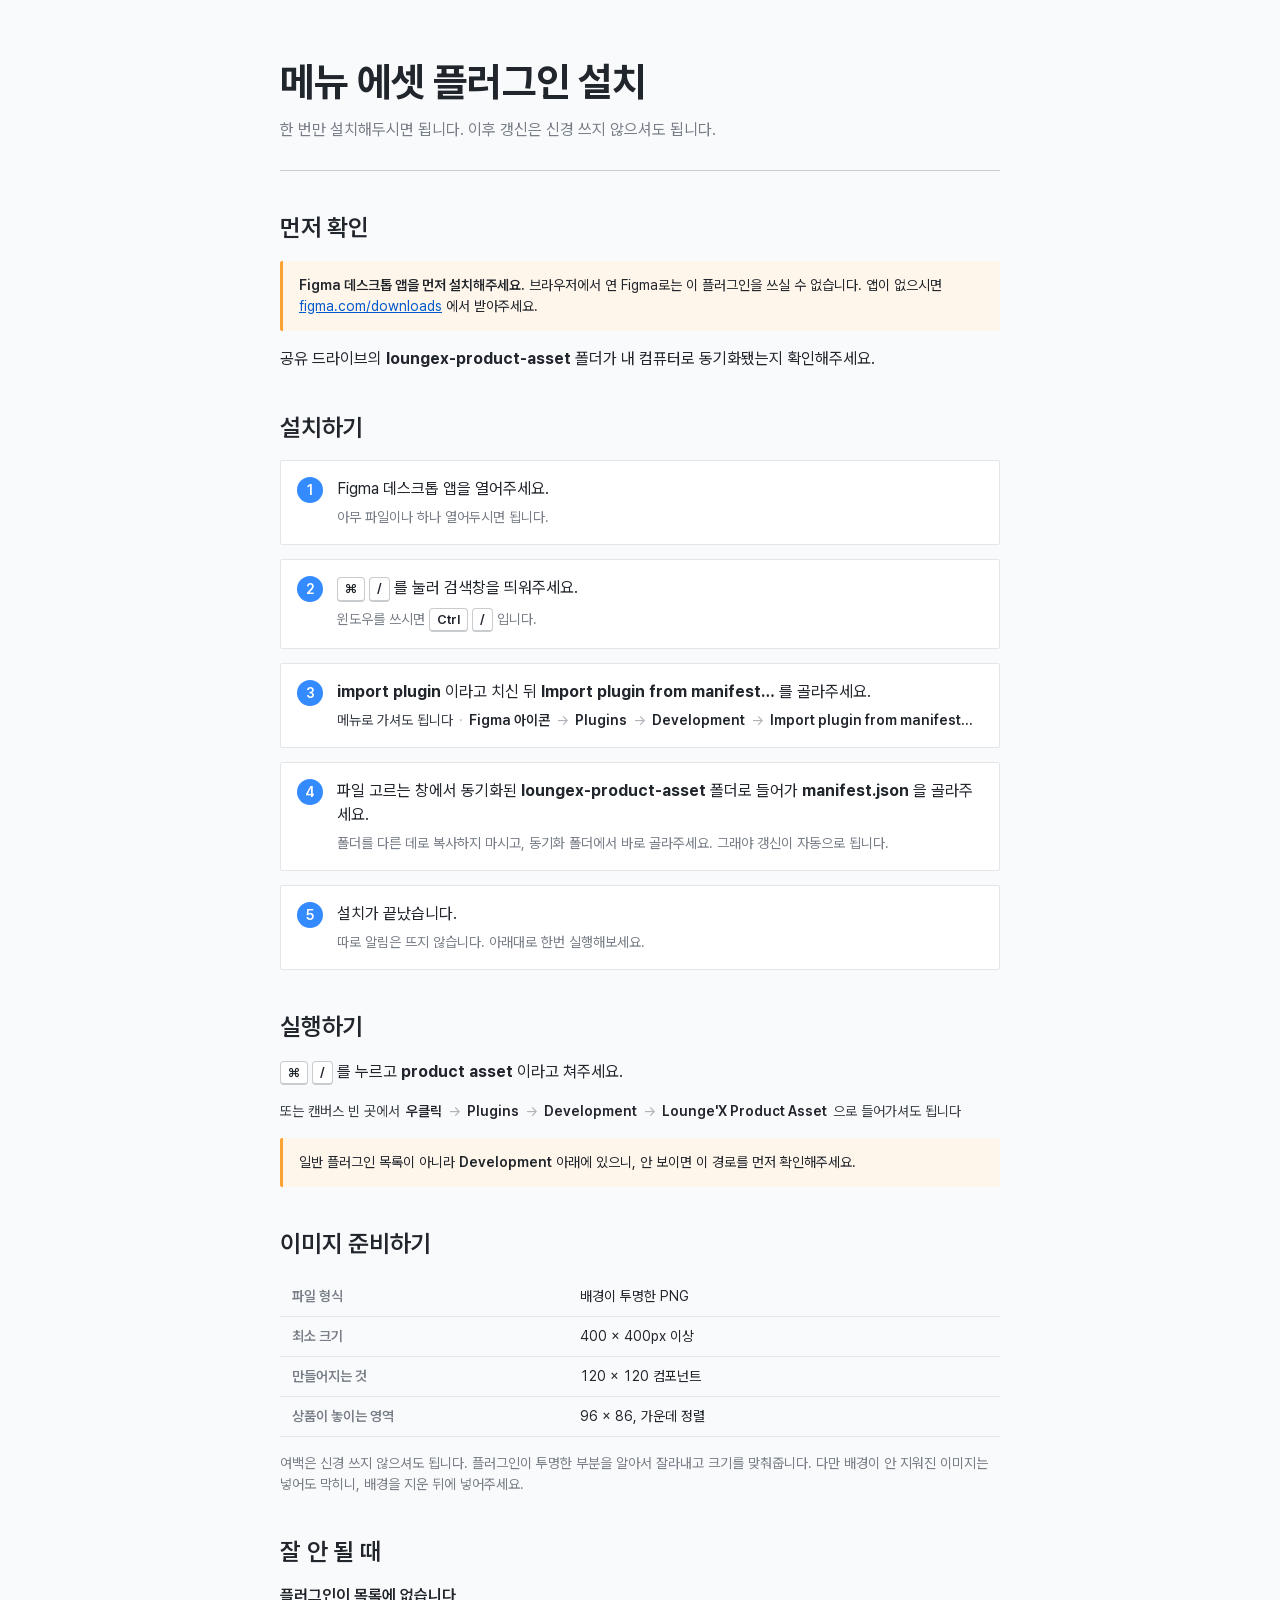
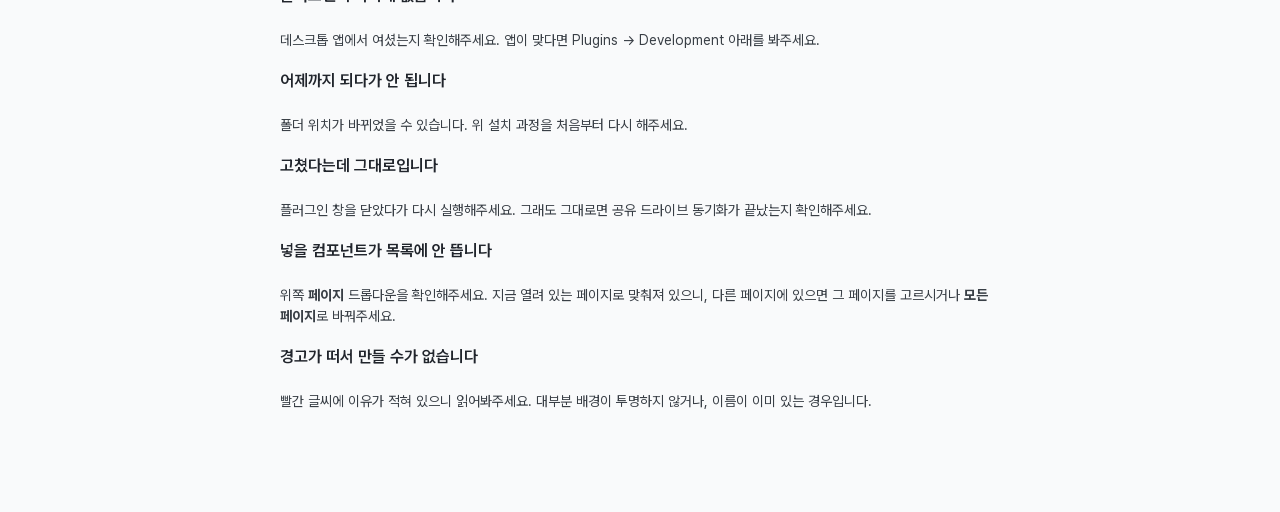
==== install.html @ 8ba6042a "플러그인 이름을 Product Asset 으로 폴더명 변경에 맞춰 manifest 의 name/id, 설치 안내의 검색어와 표시 이름을 맞춘다.  Co-Authored-By: Cl" ====
<!doctype html>
<html lang="ko">
<head>
<meta charset="utf-8">
<meta name="viewport" content="width=device-width, initial-scale=1">
<title>플러그인 설치 안내</title>
<link rel="stylesheet" href="tokens.css">
<style>
  *, *::before, *::after { box-sizing: border-box; }

  body {
    margin: 0;
    background: var(--semantic-background-normal-alternative);
    color: var(--semantic-label-gray-primary);
  }

  .wrap {
    max-width: 760px;
    margin: 0 auto;
    padding: 56px 20px 100px;
    display: flex;
    flex-direction: column;
    gap: 40px;
  }

  h1 {
    margin: 0;
    font-size: var(--type-headline-2-size);
    line-height: var(--type-headline-2-lh);
    font-weight: var(--type-headline-2-weight);
    letter-spacing: -0.02em;
  }
  header {
    padding-bottom: 28px;
    border-bottom: 1px solid var(--color-cool-neutral-80);
  }
  header p {
    margin: 10px 0 0;
    font-size: var(--type-body-4-size);
    line-height: var(--type-body-4-lh);
    color: var(--semantic-label-gray-alternative);
  }

  section { display: flex; flex-direction: column; gap: 16px; }

  h2 {
    margin: 0;
    font-size: var(--type-title-3-size);
    line-height: var(--type-title-3-lh);
    font-weight: var(--type-title-3-weight);
    letter-spacing: -0.01em;
  }

  p, li { font-size: var(--type-body-4-size); line-height: var(--type-body-4-lh); margin: 0; }

  /* 순서가 실제로 있는 절차라 번호를 쓴다 */
  ol.steps { list-style: none; margin: 0; padding: 0; display: flex; flex-direction: column; gap: 14px; counter-reset: step; }
  ol.steps > li {
    display: flex; gap: 14px; align-items: flex-start;
    padding: 16px; border-radius: var(--radius-2);
    background: var(--semantic-background-elevated-normal);
    border: 1px solid var(--semantic-border-normal);
  }
  ol.steps > li::before {
    counter-increment: step; content: counter(step);
    flex: none; width: 26px; height: 26px; border-radius: var(--radius-full);
    background: var(--color-blue-60); color: var(--color-common-white);
    font-size: 14px; font-weight: 600;
    display: flex; align-items: center; justify-content: center;
  }
  ol.steps .txt { display: flex; flex-direction: column; gap: 6px; min-width: 0; }
  ol.steps .sub { font-size: var(--type-detail-1-size); line-height: var(--type-detail-1-lh); color: var(--semantic-label-gray-alternative); }

  .path {
    display: inline-flex; flex-wrap: wrap; align-items: center; gap: 6px;
    font-size: var(--type-detail-1-size); color: var(--semantic-label-gray-secondary);
  }
  .path b { font-weight: 600; color: var(--semantic-label-gray-primary); }
  .path span { color: var(--semantic-label-gray-assistive); }

  kbd {
    display: inline-block; padding: 1px 7px; border-radius: 4px;
    border: 1px solid var(--color-cool-neutral-80);
    border-bottom-width: 2px;
    background: var(--color-common-white);
    font-family: inherit; font-size: 13px; font-weight: 600;
    color: var(--semantic-label-gray-primary);
  }

  .note {
    padding: 14px 16px; border-radius: var(--radius-2);
    border-left: 3px solid var(--color-orange-60);
    background: var(--color-orange-98);
    font-size: var(--type-detail-1-size); line-height: var(--type-detail-1-lh);
  }
  .note b { font-weight: 600; }

  dl.faq { margin: 0; display: flex; flex-direction: column; gap: 18px; }
  dl.faq dt { font-size: var(--type-body-4-size); line-height: var(--type-body-4-lh); font-weight: 600; }
  dl.faq dd {
    margin: 4px 0 0; font-size: var(--type-detail-1-size); line-height: var(--type-detail-1-lh);
    color: var(--semantic-label-gray-secondary);
  }

  table { border-collapse: collapse; width: 100%; font-size: var(--type-detail-1-size); }
  th, td { text-align: left; padding: 9px 12px; border-bottom: 1px solid var(--semantic-border-normal); }
  th { font-weight: 600; color: var(--semantic-label-gray-alternative); width: 40%; }
  td { font-variant-numeric: tabular-nums; }

  a { color: var(--color-blue-40); }
  :focus-visible { outline: 2px solid var(--color-blue-60); outline-offset: 2px; }
</style>
</head>
<body>

<div class="wrap">

  <header>
    <h1>메뉴 에셋 플러그인 설치</h1>
    <p>한 번만 설치해두시면 됩니다. 이후 갱신은 신경 쓰지 않으셔도 됩니다.</p>
  </header>

  <section>
    <h2>먼저 확인</h2>
    <div class="note">
      <b>Figma 데스크톱 앱을 먼저 설치해주세요.</b> 브라우저에서 연 Figma로는 이 플러그인을
      쓰실 수 없습니다. 앱이 없으시면 <a href="https://www.figma.com/downloads/">figma.com/downloads</a>
      에서 받아주세요.
    </div>
    <p>공유 드라이브의 <b>loungex-product-asset</b> 폴더가 내 컴퓨터로 동기화됐는지 확인해주세요.</p>
  </section>

  <section>
    <h2>설치하기</h2>
    <ol class="steps">
      <li>
        <div class="txt">
          <div>Figma 데스크톱 앱을 열어주세요.</div>
          <div class="sub">아무 파일이나 하나 열어두시면 됩니다.</div>
        </div>
      </li>
      <li>
        <div class="txt">
          <div><kbd>⌘</kbd> <kbd>/</kbd> 를 눌러 검색창을 띄워주세요.</div>
          <div class="sub">윈도우를 쓰시면 <kbd>Ctrl</kbd> <kbd>/</kbd> 입니다.</div>
        </div>
      </li>
      <li>
        <div class="txt">
          <div><b>import plugin</b> 이라고 치신 뒤 <b>Import plugin from manifest…</b> 를 골라주세요.</div>
          <div class="path">
            메뉴로 가셔도 됩니다 <span>·</span> <b>Figma 아이콘</b> <span>→</span> <b>Plugins</b>
            <span>→</span> <b>Development</b> <span>→</span> <b>Import plugin from manifest…</b>
          </div>
        </div>
      </li>
      <li>
        <div class="txt">
          <div>파일 고르는 창에서 동기화된 <b>loungex-product-asset</b> 폴더로 들어가 <b>manifest.json</b> 을 골라주세요.</div>
          <div class="sub">폴더를 다른 데로 복사하지 마시고, 동기화 폴더에서 바로 골라주세요. 그래야 갱신이 자동으로 됩니다.</div>
        </div>
      </li>
      <li>
        <div class="txt">
          <div>설치가 끝났습니다.</div>
          <div class="sub">따로 알림은 뜨지 않습니다. 아래대로 한번 실행해보세요.</div>
        </div>
      </li>
    </ol>
  </section>

  <section>
    <h2>실행하기</h2>
    <p><kbd>⌘</kbd> <kbd>/</kbd> 를 누르고 <b>product asset</b> 이라고 쳐주세요.</p>
    <div class="path">
      또는 캔버스 빈 곳에서 <b>우클릭</b> <span>→</span> <b>Plugins</b> <span>→</span>
      <b>Development</b> <span>→</span> <b>Lounge'X Product Asset</b> 으로 들어가셔도 됩니다
    </div>
    <div class="note">
      일반 플러그인 목록이 아니라 <b>Development</b> 아래에 있으니, 안 보이면 이 경로를 먼저
      확인해주세요.
    </div>
  </section>

  <section>
    <h2>이미지 준비하기</h2>
    <table>
      <tr><th>파일 형식</th><td>배경이 투명한 PNG</td></tr>
      <tr><th>최소 크기</th><td>400 × 400px 이상</td></tr>
      <tr><th>만들어지는 것</th><td>120 × 120 컴포넌트</td></tr>
      <tr><th>상품이 놓이는 영역</th><td>96 × 86, 가운데 정렬</td></tr>
    </table>
    <p class="sub" style="font-size:var(--type-detail-1-size); color:var(--semantic-label-gray-alternative)">
      여백은 신경 쓰지 않으셔도 됩니다. 플러그인이 투명한 부분을 알아서 잘라내고 크기를 맞춰줍니다.
      다만 배경이 안 지워진 이미지는 넣어도 막히니, 배경을 지운 뒤에 넣어주세요.
    </p>
  </section>

  <section>
    <h2>잘 안 될 때</h2>
    <dl class="faq">
      <dt>플러그인이 목록에 없습니다</dt>
      <dd>데스크톱 앱에서 여셨는지 확인해주세요. 앱이 맞다면 Plugins → Development 아래를 봐주세요.</dd>

      <dt>어제까지 되다가 안 됩니다</dt>
      <dd>폴더 위치가 바뀌었을 수 있습니다. 위 설치 과정을 처음부터 다시 해주세요.</dd>

      <dt>고쳤다는데 그대로입니다</dt>
      <dd>플러그인 창을 닫았다가 다시 실행해주세요. 그래도 그대로면 공유 드라이브 동기화가 끝났는지 확인해주세요.</dd>

      <dt>넣을 컴포넌트가 목록에 안 뜹니다</dt>
      <dd>위쪽 <b>페이지</b> 드롭다운을 확인해주세요. 지금 열려 있는 페이지로 맞춰져 있으니, 다른 페이지에 있으면 그 페이지를 고르시거나 <b>모든 페이지</b>로 바꿔주세요.</dd>

      <dt>경고가 떠서 만들 수가 없습니다</dt>
      <dd>빨간 글씨에 이유가 적혀 있으니 읽어봐주세요. 대부분 배경이 투명하지 않거나, 이름이 이미 있는 경우입니다.</dd>
    </dl>
  </section>

</div>

</body>
</html>
---- tokens.css ----
/* ============================================================
   XYZ Design System — Tokens
   Color palette, semantic colors (Light + Dark), typography,
   radius, shadow, spacing.
   ============================================================ */

@import url('https://fonts.googleapis.com/css2?family=Playfair+Display:ital,wght@0,400..900;1,400..900&display=swap');

/* Brand font — shipped with the system */
@font-face {
  font-family: 'Pretendard Variable';
  font-weight: 45 920;
  font-style: normal;
  font-display: swap;
  src: url('assets/PretendardVariable.woff2') format('woff2');
}

:root {
  /* ───────── Color palette — Neutral ───────── */
  --color-common-white: #FFFFFF;
  --color-common-black: #000000;

  --color-neutral-10: #1A1A1A;
  --color-neutral-15: #262626;
  --color-neutral-20: #333333;
  --color-neutral-25: #404040;
  --color-neutral-30: #4D4D4D;
  --color-neutral-40: #666666;
  --color-neutral-50: #808080;
  --color-neutral-60: #999999;
  --color-neutral-70: #B3B3B3;
  --color-neutral-80: #CCCCCC;
  --color-neutral-90: #E6E6E6;
  --color-neutral-95: #F2F2F2;
  --color-neutral-98: #FAFAFA;

  /* ───────── Cool neutral ───────── */
  --color-cool-neutral-10: #14191F;
  --color-cool-neutral-15: #21252C;
  --color-cool-neutral-20: #2E3238;
  --color-cool-neutral-25: #393F46;
  --color-cool-neutral-30: #484C52;
  --color-cool-neutral-40: #60656C;
  --color-cool-neutral-50: #787E87;
  --color-cool-neutral-60: #93989F;
  --color-cool-neutral-70: #AEB2B8;
  --color-cool-neutral-80: #C9CCCF;
  --color-cool-neutral-90: #E3E6E9;
  --color-cool-neutral-95: #F0F2F4;
  --color-cool-neutral-98: #F9FAFB;

  /* ───────── Blue (primary accent) ───────── */
  --color-blue-15: #00214D;
  --color-blue-20: #002C66;
  --color-blue-30: #004299;
  --color-blue-40: #0058CC;
  --color-blue-45: #0063E5;
  --color-blue-50: #006FFF;
  --color-blue-60: #338BFF;
  --color-blue-70: #57A0FF;
  --color-blue-80: #75B1FF;
  --color-blue-85: #99C5FF;
  --color-blue-90: #C2DCFF;
  --color-blue-95: #D6E8FF;
  --color-blue-98: #EBF3FF;

  /* ───────── Pink ───────── */
  --color-pink-20: #61054A;
  --color-pink-30: #91086F;
  --color-pink-40: #C20A94;
  --color-pink-50: #F42FC3;
  --color-pink-60: #FB60D4;
  --color-pink-70: #FC7EDC;
  --color-pink-80: #FF99E5;
  --color-pink-90: #FFC2F0;
  --color-pink-95: #FFD6F5;
  --color-pink-98: #FFEBFA;

  /* ───────── Violet ───────── */
  --color-violet-20: #1F0A5C;
  --color-violet-30: #2E0F8A;
  --color-violet-40: #401AB2;
  --color-violet-50: #5326D9;
  --color-violet-60: #6B3DF5;
  --color-violet-70: #906EF7;
  --color-violet-80: #B59EFA;
  --color-violet-90: #DACFFC;
  --color-violet-95: #EDE7FE;
  --color-violet-98: #F8F5FE;

  /* ───────── Aqua ───────── */
  --color-aqua-20: #034363;
  --color-aqua-30: #046595;
  --color-aqua-40: #058DC7;
  --color-aqua-50: #06B0F9;
  --color-aqua-60: #38C0FA;
  --color-aqua-70: #6AD2FB;
  --color-aqua-80: #9CE1FC;
  --color-aqua-90: #CDEEFE;
  --color-aqua-95: #E6F6FE;
  --color-aqua-98: #F5FCFF;

  /* ───────── Emerald ───────── */
  --color-emerald-20: #055F61;
  --color-emerald-30: #078182;
  --color-emerald-40: #09A2A5;
  --color-emerald-50: #2BC4CA;
  --color-emerald-60: #2DD0D2;
  --color-emerald-70: #52DEE0;
  --color-emerald-80: #8FEFED;
  --color-emerald-90: #C5F7F6;
  --color-emerald-95: #E0FBFA;
  --color-emerald-98: #EDFCFC;

  /* ───────── Green ───────── */
  --color-green-20: #056127;
  --color-green-30: #08913A;
  --color-green-40: #1FAD53;
  --color-green-50: #23C75F;
  --color-green-60: #3CDD77;
  --color-green-70: #79ECA3;
  --color-green-80: #A6F2C2;
  --color-green-90: #C9F7DA;
  --color-green-95: #DBFAE7;
  --color-green-98: #EDFCF3;

  /* ───────── Light green ───────── */
  --color-light-green-20: #415C0A;
  --color-light-green-30: #608613;
  --color-light-green-40: #8ABF22;
  --color-light-green-50: #9DD926;
  --color-light-green-60: #B1E052;
  --color-light-green-70: #C6EC79;
  --color-light-green-80: #D9F2A6;
  --color-light-green-90: #E8F7C9;
  --color-light-green-95: #F0FADB;
  --color-light-green-98: #F7FCED;

  /* ───────── Yellow ───────── */
  --color-yellow-20: #735B0D;
  --color-yellow-30: #A17F12;
  --color-yellow-40: #F2BD0D;
  --color-yellow-50: #FFD000;
  --color-yellow-60: #FFE433;
  --color-yellow-70: #FFF066;
  --color-yellow-80: #FFF599;
  --color-yellow-90: #FFF9C2;
  --color-yellow-95: #FFFBD6;
  --color-yellow-98: #FFFDEB;

  /* ───────── Orange ───────── */
  --color-orange-20: #653D0B;
  --color-orange-30: #975B11;
  --color-orange-40: #D47D11;
  --color-orange-50: #FF8C00;
  --color-orange-60: #FFA333;
  --color-orange-70: #FFBA66;
  --color-orange-80: #FFD199;
  --color-orange-90: #FFE3C2;
  --color-orange-95: #FFEDD6;
  --color-orange-98: #FFF6EB;

  /* ───────── Red orange ───────── */
  --color-red-orange-20: #5C2C0A;
  --color-red-orange-30: #8A3C0F;
  --color-red-orange-40: #BD4F0F;
  --color-red-orange-50: #FF5E00;
  --color-red-orange-60: #FF7733;
  --color-red-orange-70: #FF9966;
  --color-red-orange-80: #FFBB99;
  --color-red-orange-90: #FFD7C2;
  --color-red-orange-95: #FFE4D6;
  --color-red-orange-98: #FFF2EB;

  /* ───────── Red ───────── */
  --color-red-20: #660000;
  --color-red-30: #990000;
  --color-red-40: #CC0000;
  --color-red-50: #FF0000;
  --color-red-60: #FF3D3D;
  --color-red-70: #FF6666;
  --color-red-80: #FF9999;
  --color-red-90: #FFC2C2;
  --color-red-95: #FFD6D6;
  --color-red-98: #FFEBEB;

  /* ───────── Brown ───────── */
  --color-brown-15: #30231C;
  --color-brown-20: #423024;
  --color-brown-30: #634836;
  --color-brown-40: #856047;
  --color-brown-50: #9B6B4B;
  --color-brown-60: #B2754D;
  --color-brown-70: #D18E61;
  --color-brown-80: #DDAA88;
  --color-brown-90: #EBC6AD;
  --color-brown-95: #F5E2D6;
  --color-brown-98: #FAF1EA;

  /* ═════════════════════════════════════════════════════════════
     Semantic tokens — Light mode (default)
     ═════════════════════════════════════════════════════════════ */
  --semantic-static-white: var(--color-common-white);
  --semantic-static-black: var(--color-common-black);
  --semantic-static-caution: var(--color-orange-60);
  --semantic-static-error: var(--color-red-60);

  --semantic-cta-primary: var(--color-neutral-10);
  --semantic-cta-secondary: var(--color-cool-neutral-40);
  --semantic-cta-tertiary: var(--color-cool-neutral-30);

  --semantic-label-gray-primary: var(--color-cool-neutral-15);
  --semantic-label-gray-secondary: var(--color-cool-neutral-25);
  --semantic-label-gray-alternative: var(--color-cool-neutral-50);
  --semantic-label-gray-assistive: var(--color-cool-neutral-70);
  --semantic-label-gray-disabled: var(--color-cool-neutral-80);

  --semantic-label-blue-normal: var(--color-blue-50);
  --semantic-label-blue-alternative: var(--color-blue-40);

  --semantic-background-normal-normal: var(--color-common-white);
  --semantic-background-normal-alternative: var(--color-cool-neutral-98);
  --semantic-background-elevated-normal: var(--color-common-white);
  --semantic-background-elevated-alternative: var(--color-cool-neutral-95);

  --semantic-accent-pink: var(--color-pink-50);
  --semantic-accent-violet: var(--color-violet-60);
  --semantic-accent-aqua: var(--color-aqua-50);
  --semantic-accent-emerald: var(--color-emerald-40);
  --semantic-accent-green: var(--color-green-50);
  --semantic-accent-light-green: var(--color-light-green-50);
  --semantic-accent-yellow: var(--color-yellow-60);
  --semantic-accent-red-orange: var(--color-red-orange-60);
  --semantic-accent-brown: var(--color-brown-50);

  --semantic-components-fill-primary: var(--color-cool-neutral-98);
  --semantic-components-fill-secondary: var(--color-cool-neutral-95);
  --semantic-components-fill-tertiary: var(--color-cool-neutral-90);
  --semantic-components-fill-normal: var(--color-cool-neutral-70);
  --semantic-components-fill-alternative: var(--color-cool-neutral-50);
  --semantic-components-fill-assistive-1: var(--color-cool-neutral-30);

  --semantic-border-normal: var(--color-cool-neutral-90);
  --semantic-border-alternative: var(--color-cool-neutral-95);

  --semantic-dimmer-normal: rgba(0, 0, 0, 0.56);

  /* ───────── Radius ───────── */
  --radius-2: 2px;   /* baseline — subtle softening */
  --radius-4: 4px;
  --radius-8: 8px;
  --radius-12: 12px;
  --radius-16: 16px;
  --radius-24: 24px;
  --radius-40: 40px; /* card / panel */
  --radius-full: 9999px;

  /* ───────── Shadow ───────── */
  /* Used in Light mode only for layered components. */
  --shadow-sm: 0px 1px 4px 0px rgba(120, 126, 135, 0.08);
  --shadow-md: 0px 1px 8px 0px rgba(120, 126, 135, 0.10);
  --shadow-lg: 0px 8px 24px 0px rgba(120, 126, 135, 0.12);
  --shadow-xl: 0px 24px 48px 0px rgba(120, 126, 135, 0.16);

  /* ───────── Spacing (4-base) ───────── */
  --space-1: 4px;
  --space-2: 8px;
  --space-3: 12px;
  --space-4: 16px;
  --space-5: 20px;
  --space-6: 24px;
  --space-8: 32px;
  --space-10: 40px;
  --space-12: 48px;
  --space-16: 64px;
  --space-20: 80px;

  /* ───────── Font families ───────── */
  --font-sans: 'Pretendard Variable', Pretendard, -apple-system, BlinkMacSystemFont,
    system-ui, 'Apple SD Gothic Neo', 'Noto Sans KR', 'Malgun Gothic',
    'Helvetica Neue', Arial, sans-serif;
  --font-display-italic: 'Playfair Display', Georgia, 'Times New Roman', serif;

  /* ───────── Typography — PC (base) ─────────
     From /02.-Typography/PC-Typography (Korean + Latin; line-height 140–160%) */
  --type-headline-1-size: 56px; --type-headline-1-lh: 1.3;  --type-headline-1-weight: 700;
  --type-headline-2-size: 40px; --type-headline-2-lh: 1.3;  --type-headline-2-weight: 700;
  --type-title-1-size:    28px; --type-title-1-lh:    1.4;  --type-title-1-weight:    700;
  --type-title-2-size:    26px; --type-title-2-lh:    1.4;  --type-title-2-weight:    700;
  --type-title-3-size:    24px; --type-title-3-lh:    1.4;  --type-title-3-weight:    600;
  --type-body-1-size:     22px; --type-body-1-lh:     1.5;  --type-body-1-weight:     500;
  --type-body-2-size:     20px; --type-body-2-lh:     1.5;  --type-body-2-weight:     500;
  --type-body-3-size:     18px; --type-body-3-lh:     1.5;  --type-body-3-weight:     500;
  --type-body-4-size:     16px; --type-body-4-lh:     1.5;  --type-body-4-weight:     500;
  --type-detail-1-size:   14px; --type-detail-1-lh:   1.5;  --type-detail-1-weight:   500;
  --type-caption-size:    12px; --type-caption-lh:    1.5;  --type-caption-weight:    500;
}

/* ═════════════════════════════════════════════════════════════
   Dark mode — Semantic remap
   Opt in with `.dark` on <html> or <body>, or via prefers-color-scheme
   ═════════════════════════════════════════════════════════════ */
.dark, [data-theme="dark"] {
  --semantic-cta-primary: var(--color-common-white);
  --semantic-cta-secondary: var(--color-cool-neutral-70);
  --semantic-cta-tertiary: var(--color-cool-neutral-80);

  --semantic-label-gray-primary: var(--color-cool-neutral-95);
  --semantic-label-gray-secondary: var(--color-cool-neutral-80);
  --semantic-label-gray-alternative: var(--color-cool-neutral-60);
  --semantic-label-gray-assistive: var(--color-cool-neutral-40);
  --semantic-label-gray-disabled: var(--color-cool-neutral-30);

  --semantic-label-blue-normal: var(--color-blue-60);
  --semantic-label-blue-alternative: var(--color-blue-70);

  --semantic-background-normal-normal: var(--color-cool-neutral-10);
  --semantic-background-normal-alternative: var(--color-cool-neutral-15);
  --semantic-background-elevated-normal: var(--color-cool-neutral-15);
  --semantic-background-elevated-alternative: var(--color-cool-neutral-20);

  --semantic-components-fill-primary: var(--color-cool-neutral-15);
  --semantic-components-fill-secondary: var(--color-cool-neutral-20);
  --semantic-components-fill-tertiary: var(--color-cool-neutral-25);
  --semantic-components-fill-normal: var(--color-cool-neutral-40);
  --semantic-components-fill-alternative: var(--color-cool-neutral-50);
  --semantic-components-fill-assistive-1: var(--color-cool-neutral-70);

  --semantic-border-normal: var(--color-cool-neutral-25);
  --semantic-border-alternative: var(--color-cool-neutral-20);

  --semantic-dimmer-normal: rgba(0, 0, 0, 0.72);
}

/* ═════════════════════════════════════════════════════════════
   Typography classes
   Pattern:
     .type-<role>-<size>  (role: headline/title/body/detail/caption)
   Use the --type-* vars if you prefer composing inline.
   ═════════════════════════════════════════════════════════════ */

html { font-family: var(--font-sans); }

body {
  font-family: var(--font-sans);
  font-size: var(--type-body-4-size);
  line-height: var(--type-body-4-lh);
  color: var(--semantic-label-gray-primary);
  background: var(--semantic-background-normal-normal);
  -webkit-font-smoothing: antialiased;
  -moz-osx-font-smoothing: grayscale;
}

.type-headline-1 { font-size: var(--type-headline-1-size); line-height: var(--type-headline-1-lh); font-weight: var(--type-headline-1-weight); letter-spacing: -0.02em; }
.type-headline-2 { font-size: var(--type-headline-2-size); line-height: var(--type-headline-2-lh); font-weight: var(--type-headline-2-weight); letter-spacing: -0.02em; }
.type-title-1    { font-size: var(--type-title-1-size);    line-height: var(--type-title-1-lh);    font-weight: var(--type-title-1-weight);    letter-spacing: -0.01em; }
.type-title-2    { font-size: var(--type-title-2-size);    line-height: var(--type-title-2-lh);    font-weight: var(--type-title-2-weight);    letter-spacing: -0.01em; }
.type-title-3    { font-size: var(--type-title-3-size);    line-height: var(--type-title-3-lh);    font-weight: var(--type-title-3-weight);    letter-spacing: -0.01em; }
.type-body-1     { font-size: var(--type-body-1-size);     line-height: var(--type-body-1-lh);     font-weight: var(--type-body-1-weight); }
.type-body-2     { font-size: var(--type-body-2-size);     line-height: var(--type-body-2-lh);     font-weight: var(--type-body-2-weight); }
.type-body-3     { font-size: var(--type-body-3-size);     line-height: var(--type-body-3-lh);     font-weight: var(--type-body-3-weight); }
.type-body-4     { font-size: var(--type-body-4-size);     line-height: var(--type-body-4-lh);     font-weight: var(--type-body-4-weight); }
.type-detail-1   { font-size: var(--type-detail-1-size);   line-height: var(--type-detail-1-lh);   font-weight: var(--type-detail-1-weight); }
.type-caption    { font-size: var(--type-caption-size);    line-height: var(--type-caption-lh);    font-weight: var(--type-caption-weight); }

/* Brand-voice display:
   Sans "Baris" + italic serif word — matches the Barisbrew / Barisdrip lockup.
   Usage: <span class="brand-lockup"><b>Baris</b><i>brew</i></span> */
.brand-lockup {
  font-family: var(--font-sans);
  font-weight: 800;
  letter-spacing: -0.03em;
  line-height: 1;
  display: inline-flex;
  align-items: baseline;
}
.brand-lockup i,
.brand-lockup em {
  font-family: var(--font-display-italic);
  font-style: italic;
  font-weight: 700;
  margin-left: 0.02em;
}

/* ═════════════════════════════════════════════════════════════
   Utility: surface & border helpers
   ═════════════════════════════════════════════════════════════ */
.surface        { background: var(--semantic-background-normal-normal);       color: var(--semantic-label-gray-primary); }
.surface-alt    { background: var(--semantic-background-normal-alternative); color: var(--semantic-label-gray-primary); }
.surface-elev   { background: var(--semantic-background-elevated-normal);    color: var(--semantic-label-gray-primary); box-shadow: var(--shadow-md); }
.border-normal  { border: 1px solid var(--semantic-border-normal); }
.border-alt     { border: 1px solid var(--semantic-border-alternative); }
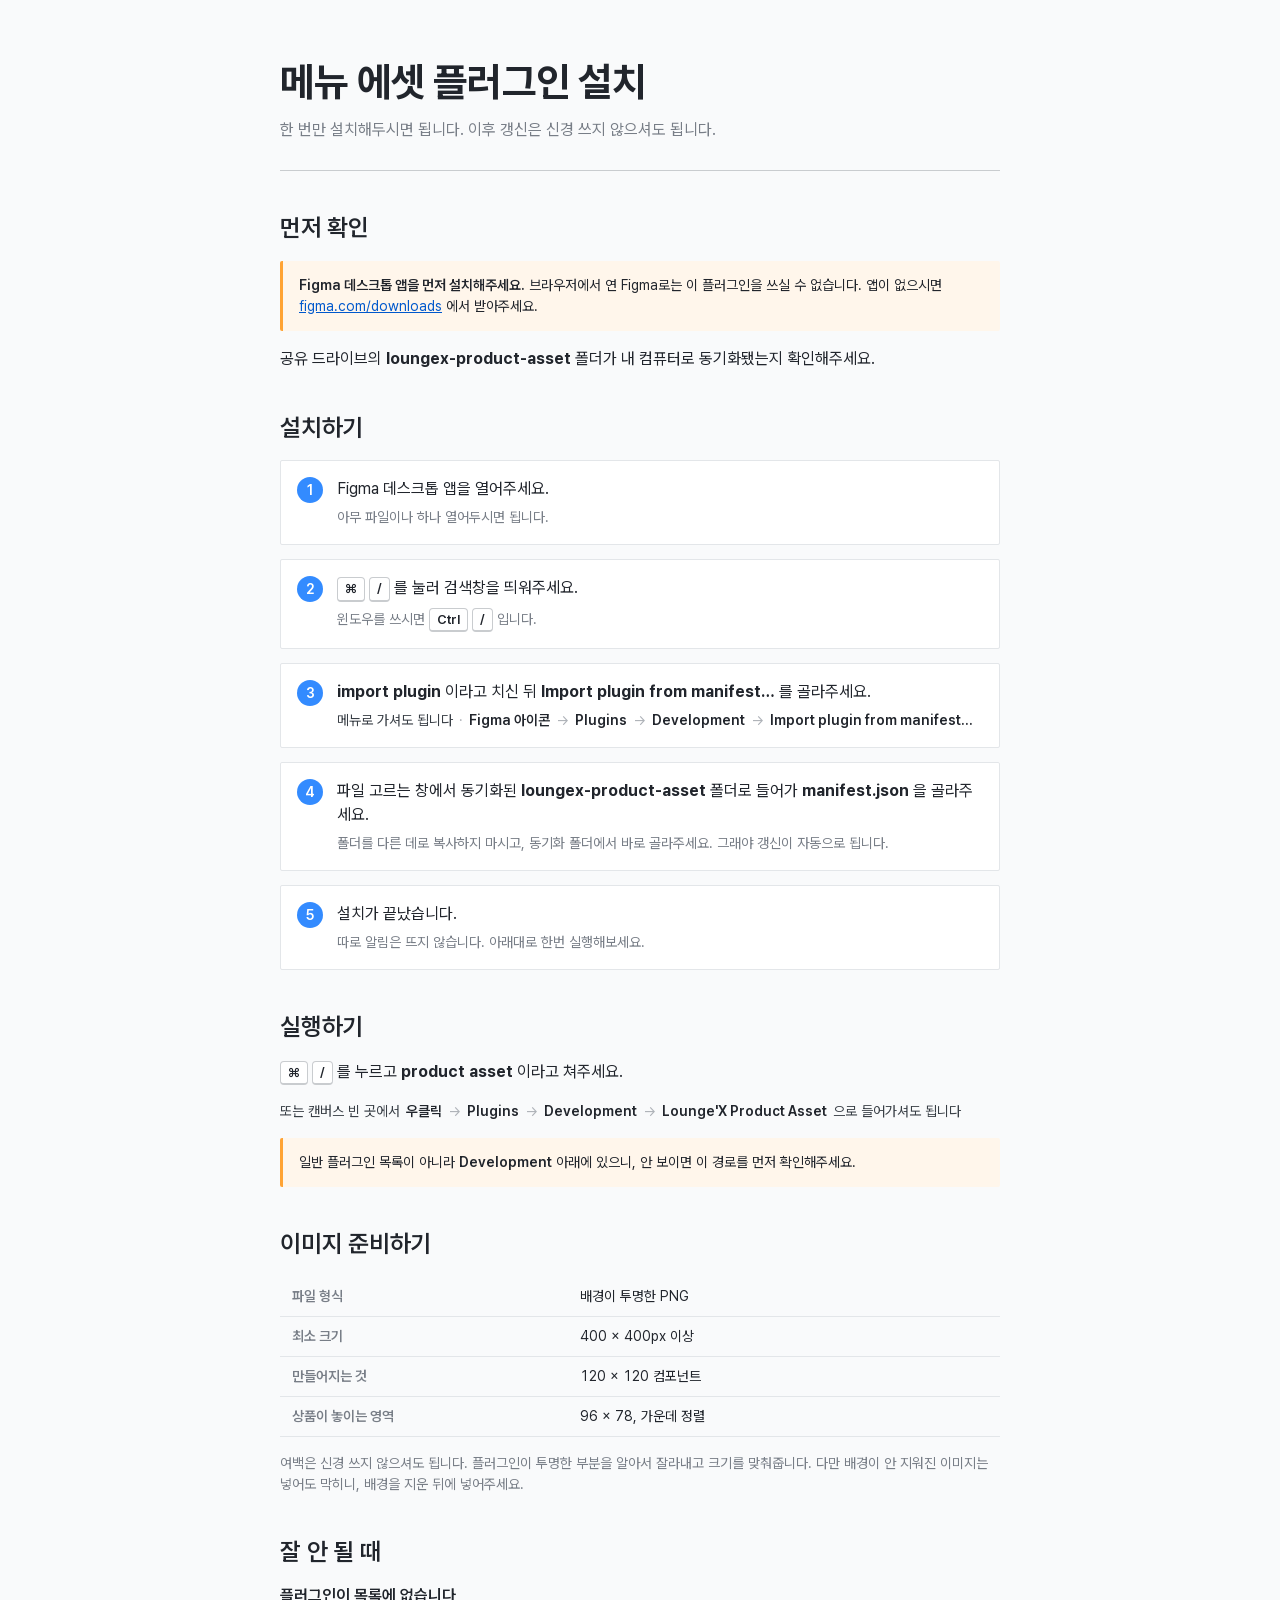
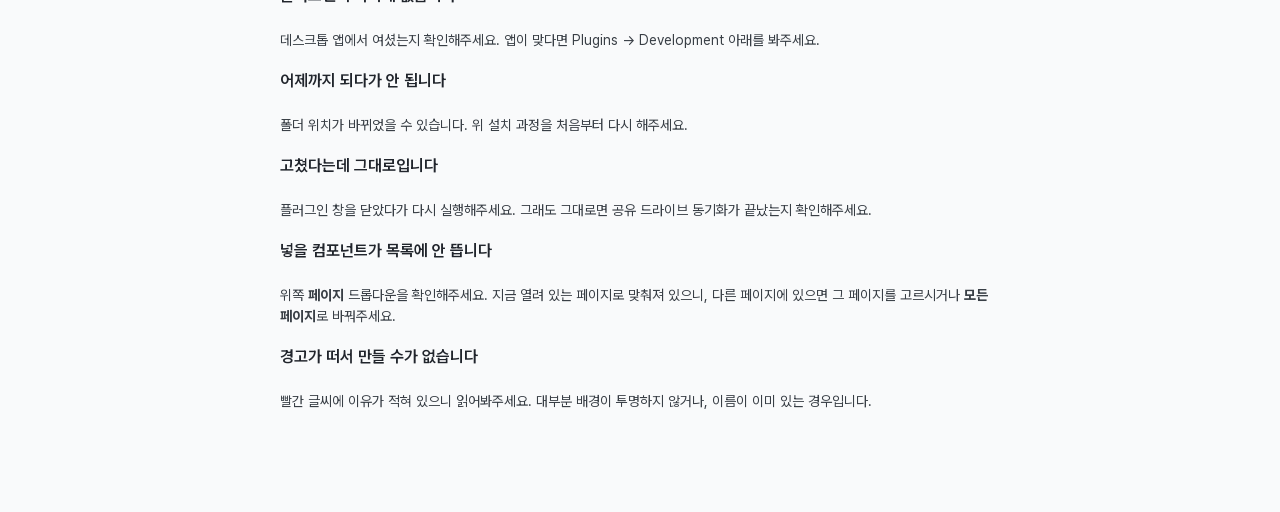
==== commit 0b338427: "콘텐츠 영역 96x86 -> 96x78 아래 여백을 12 에서 20 으로 넓힌다. 위 22 는 그대로 두고 영역 높이를 줄였다. 웹 도구 · 플러그인 · 설치 안내 · README" ====
--- a/install.html
+++ b/install.html
@@ -188,7 +188,7 @@
       <tr><th>파일 형식</th><td>배경이 투명한 PNG</td></tr>
       <tr><th>최소 크기</th><td>400 × 400px 이상</td></tr>
       <tr><th>만들어지는 것</th><td>120 × 120 컴포넌트</td></tr>
-      <tr><th>상품이 놓이는 영역</th><td>96 × 86, 가운데 정렬</td></tr>
+      <tr><th>상품이 놓이는 영역</th><td>96 × 78, 가운데 정렬</td></tr>
     </table>
     <p class="sub" style="font-size:var(--type-detail-1-size); color:var(--semantic-label-gray-alternative)">
       여백은 신경 쓰지 않으셔도 됩니다. 플러그인이 투명한 부분을 알아서 잘라내고 크기를 맞춰줍니다.
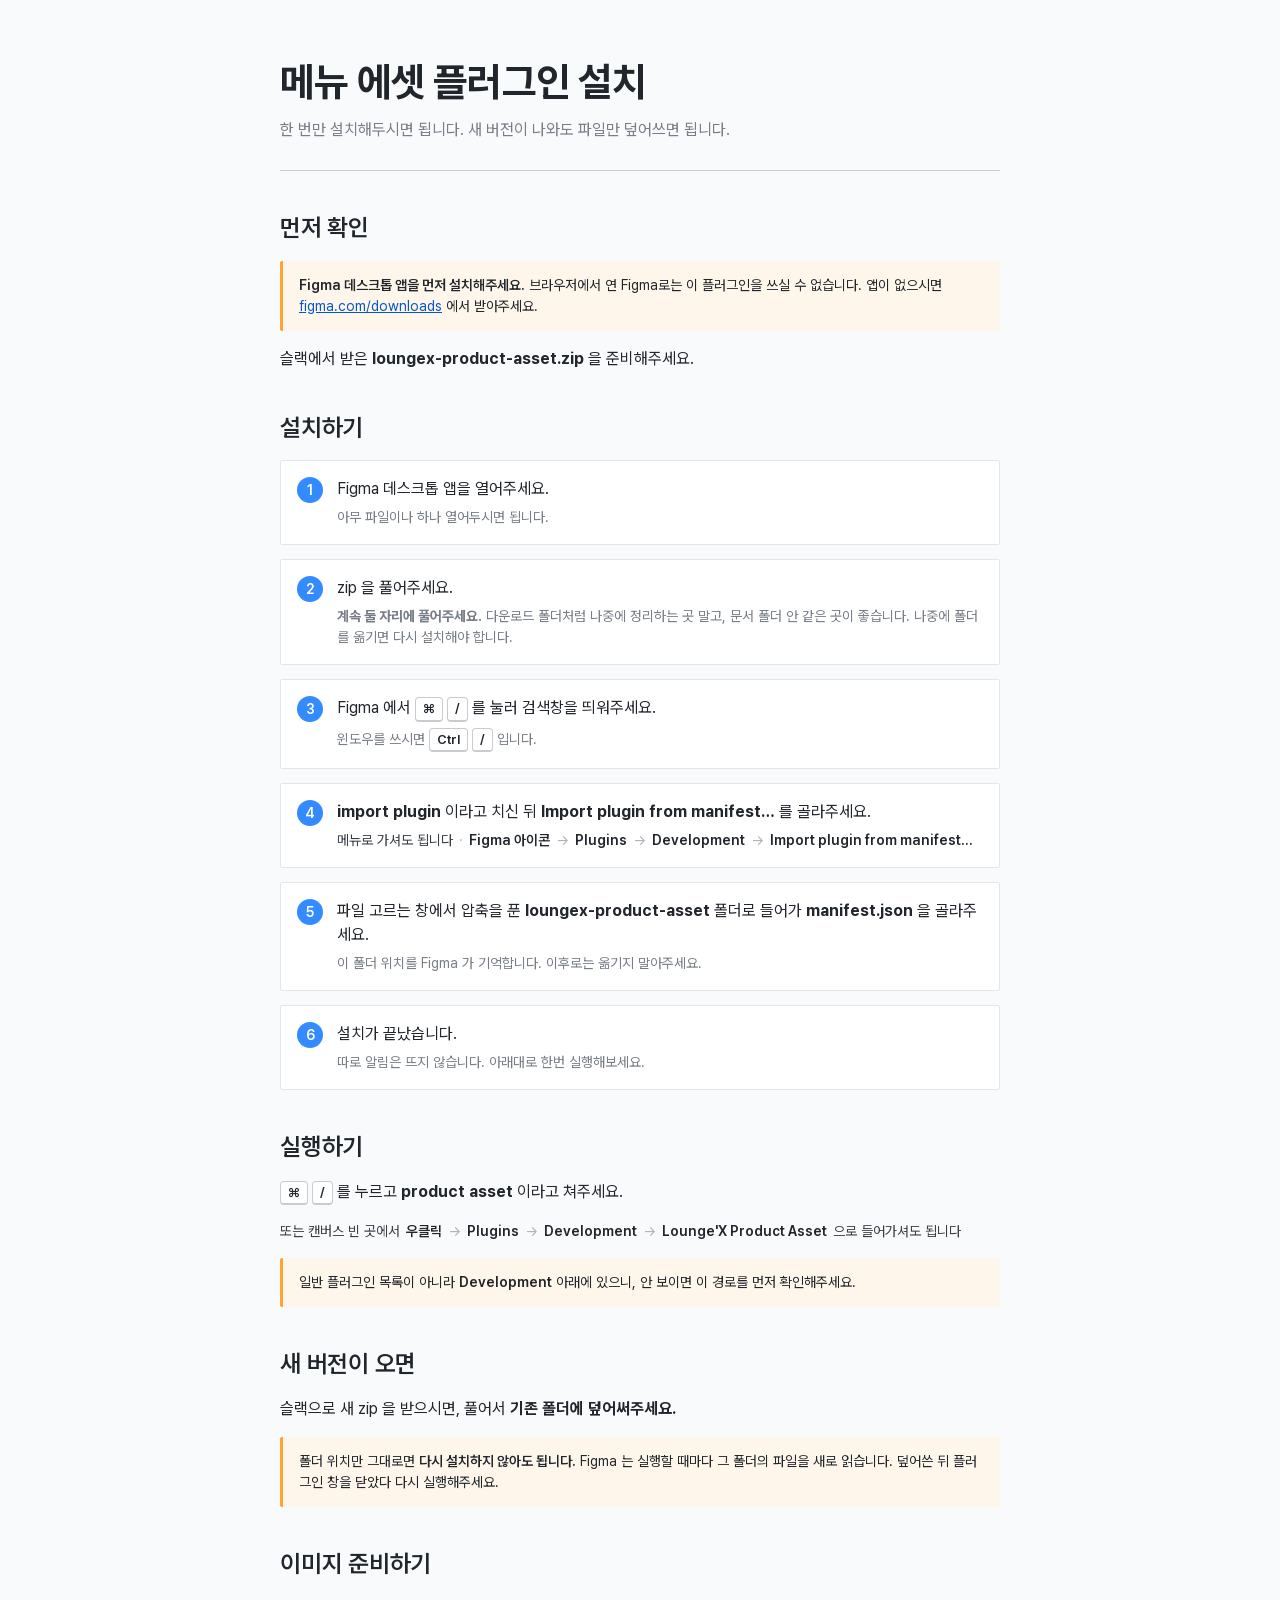
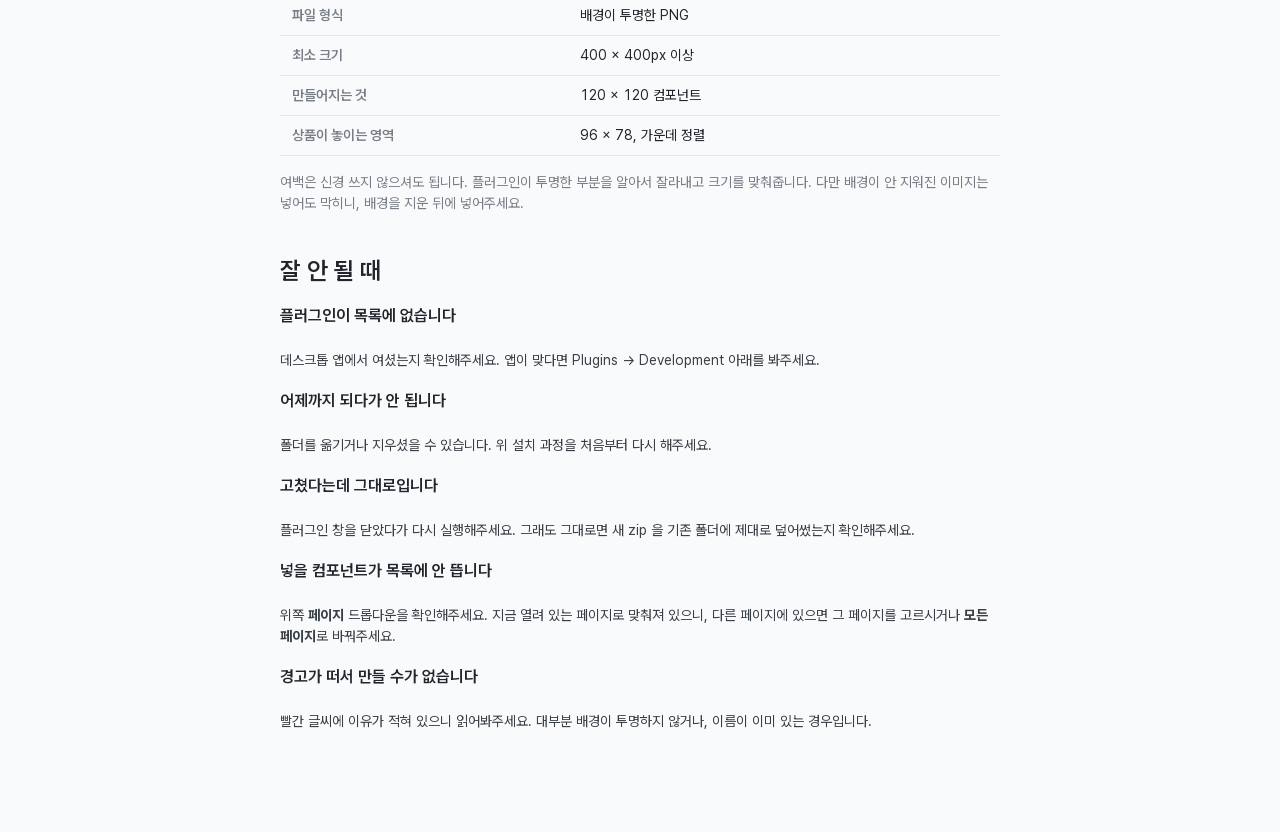
==== commit bd7822a2: "설치 안내를 슬랙 배포 기준으로 공유 드라이브 동기화 대신 zip 을 받아 푸는 흐름으로 바꾸고, 새 버전은 같은 폴더에 덮어쓰면 재설치가 필요 없다는 절을 넣는다.  Co-Aut" ====
--- a/install.html
+++ b/install.html
@@ -117,7 +117,7 @@
 
   <header>
     <h1>메뉴 에셋 플러그인 설치</h1>
-    <p>한 번만 설치해두시면 됩니다. 이후 갱신은 신경 쓰지 않으셔도 됩니다.</p>
+    <p>한 번만 설치해두시면 됩니다. 새 버전이 나와도 파일만 덮어쓰면 됩니다.</p>
   </header>
 
   <section>
@@ -127,7 +127,7 @@
       쓰실 수 없습니다. 앱이 없으시면 <a href="https://www.figma.com/downloads/">figma.com/downloads</a>
       에서 받아주세요.
     </div>
-    <p>공유 드라이브의 <b>loungex-product-asset</b> 폴더가 내 컴퓨터로 동기화됐는지 확인해주세요.</p>
+    <p>슬랙에서 받은 <b>loungex-product-asset.zip</b> 을 준비해주세요.</p>
   </section>
 
   <section>
@@ -141,7 +141,16 @@
       </li>
       <li>
         <div class="txt">
-          <div><kbd>⌘</kbd> <kbd>/</kbd> 를 눌러 검색창을 띄워주세요.</div>
+          <div>zip 을 풀어주세요.</div>
+          <div class="sub">
+            <b>계속 둘 자리에 풀어주세요.</b> 다운로드 폴더처럼 나중에 정리하는 곳 말고,
+            문서 폴더 안 같은 곳이 좋습니다. 나중에 폴더를 옮기면 다시 설치해야 합니다.
+          </div>
+        </div>
+      </li>
+      <li>
+        <div class="txt">
+          <div>Figma 에서 <kbd>⌘</kbd> <kbd>/</kbd> 를 눌러 검색창을 띄워주세요.</div>
           <div class="sub">윈도우를 쓰시면 <kbd>Ctrl</kbd> <kbd>/</kbd> 입니다.</div>
         </div>
       </li>
@@ -156,8 +165,8 @@
       </li>
       <li>
         <div class="txt">
-          <div>파일 고르는 창에서 동기화된 <b>loungex-product-asset</b> 폴더로 들어가 <b>manifest.json</b> 을 골라주세요.</div>
-          <div class="sub">폴더를 다른 데로 복사하지 마시고, 동기화 폴더에서 바로 골라주세요. 그래야 갱신이 자동으로 됩니다.</div>
+          <div>파일 고르는 창에서 압축을 푼 <b>loungex-product-asset</b> 폴더로 들어가 <b>manifest.json</b> 을 골라주세요.</div>
+          <div class="sub">이 폴더 위치를 Figma 가 기억합니다. 이후로는 옮기지 말아주세요.</div>
         </div>
       </li>
       <li>
@@ -179,6 +188,15 @@
     <div class="note">
       일반 플러그인 목록이 아니라 <b>Development</b> 아래에 있으니, 안 보이면 이 경로를 먼저
       확인해주세요.
+    </div>
+  </section>
+
+  <section>
+    <h2>새 버전이 오면</h2>
+    <p>슬랙으로 새 zip 을 받으시면, 풀어서 <b>기존 폴더에 덮어써주세요.</b></p>
+    <div class="note">
+      폴더 위치만 그대로면 <b>다시 설치하지 않아도 됩니다.</b> Figma 는 실행할 때마다 그 폴더의
+      파일을 새로 읽습니다. 덮어쓴 뒤 플러그인 창을 닫았다 다시 실행해주세요.
     </div>
   </section>
 
@@ -203,10 +221,10 @@
       <dd>데스크톱 앱에서 여셨는지 확인해주세요. 앱이 맞다면 Plugins → Development 아래를 봐주세요.</dd>
 
       <dt>어제까지 되다가 안 됩니다</dt>
-      <dd>폴더 위치가 바뀌었을 수 있습니다. 위 설치 과정을 처음부터 다시 해주세요.</dd>
+      <dd>폴더를 옮기거나 지우셨을 수 있습니다. 위 설치 과정을 처음부터 다시 해주세요.</dd>
 
       <dt>고쳤다는데 그대로입니다</dt>
-      <dd>플러그인 창을 닫았다가 다시 실행해주세요. 그래도 그대로면 공유 드라이브 동기화가 끝났는지 확인해주세요.</dd>
+      <dd>플러그인 창을 닫았다가 다시 실행해주세요. 그래도 그대로면 새 zip 을 기존 폴더에 제대로 덮어썼는지 확인해주세요.</dd>
 
       <dt>넣을 컴포넌트가 목록에 안 뜹니다</dt>
       <dd>위쪽 <b>페이지</b> 드롭다운을 확인해주세요. 지금 열려 있는 페이지로 맞춰져 있으니, 다른 페이지에 있으면 그 페이지를 고르시거나 <b>모든 페이지</b>로 바꿔주세요.</dd>
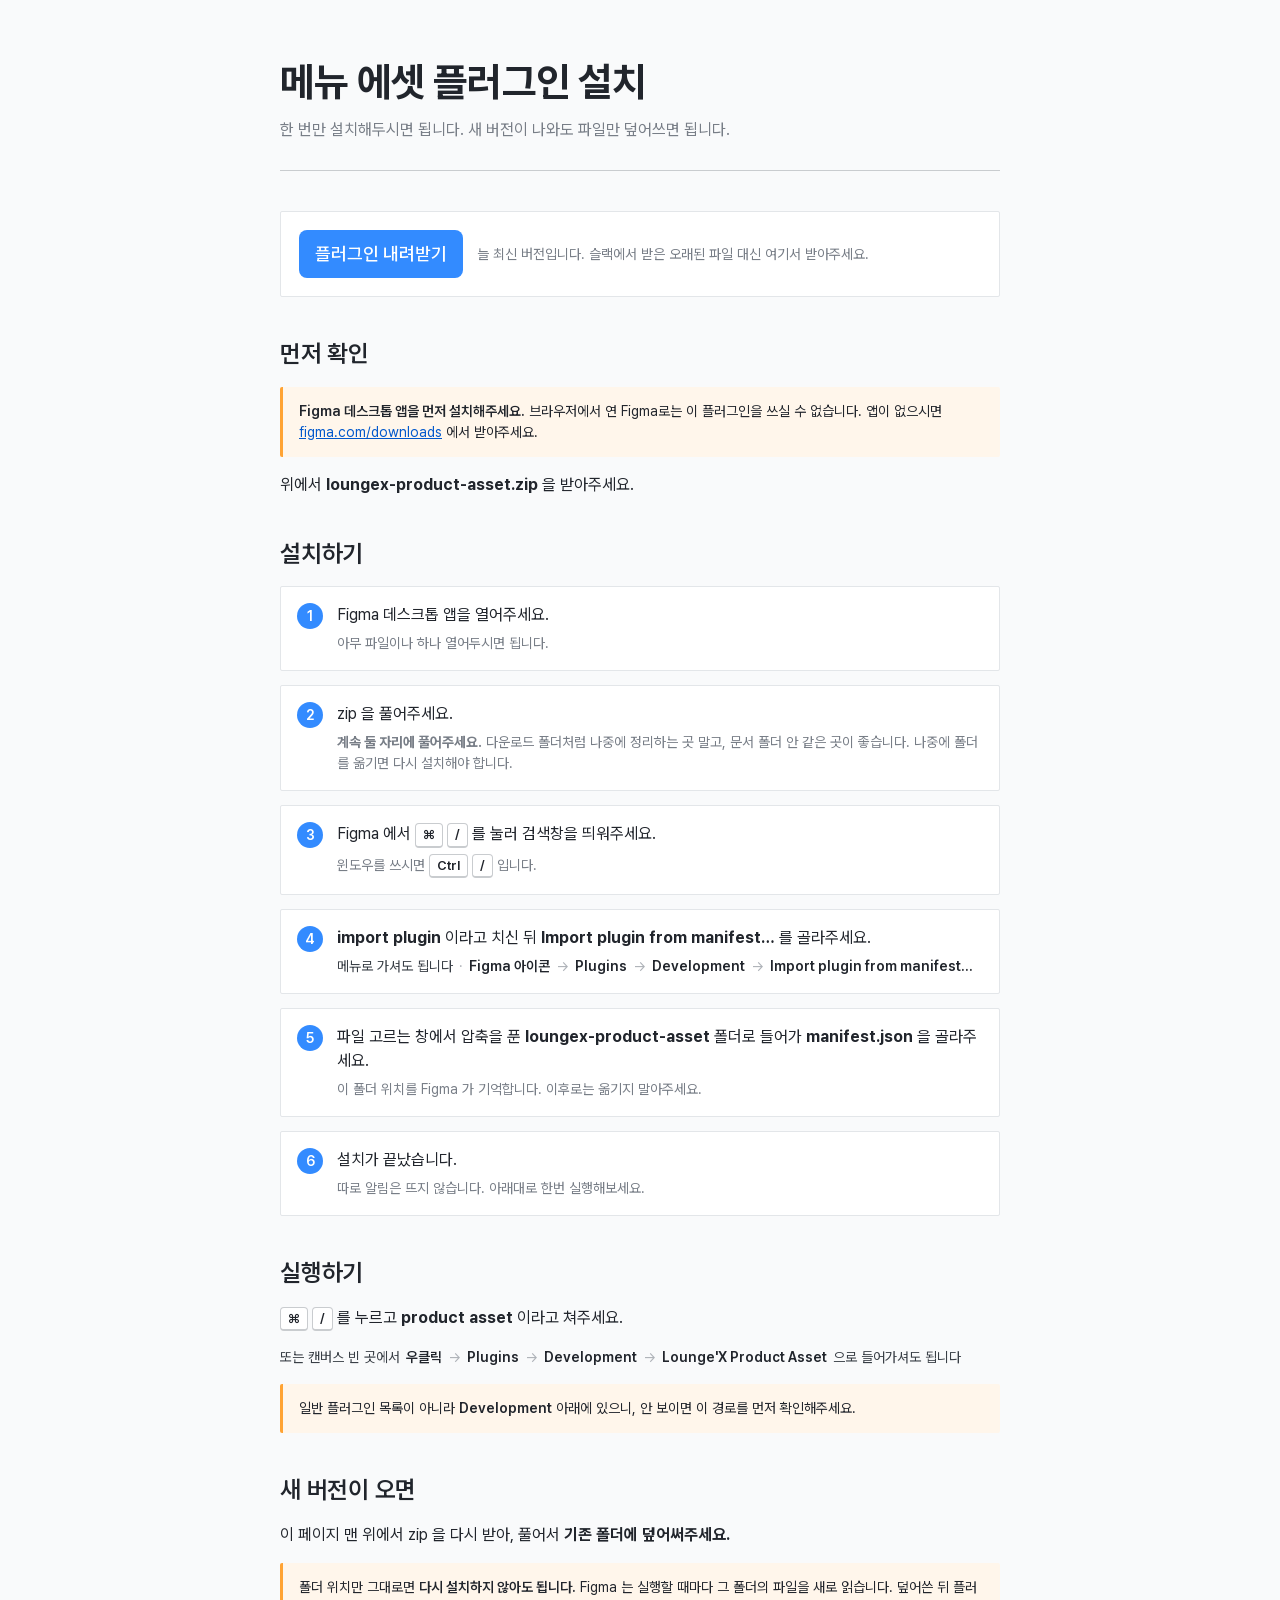
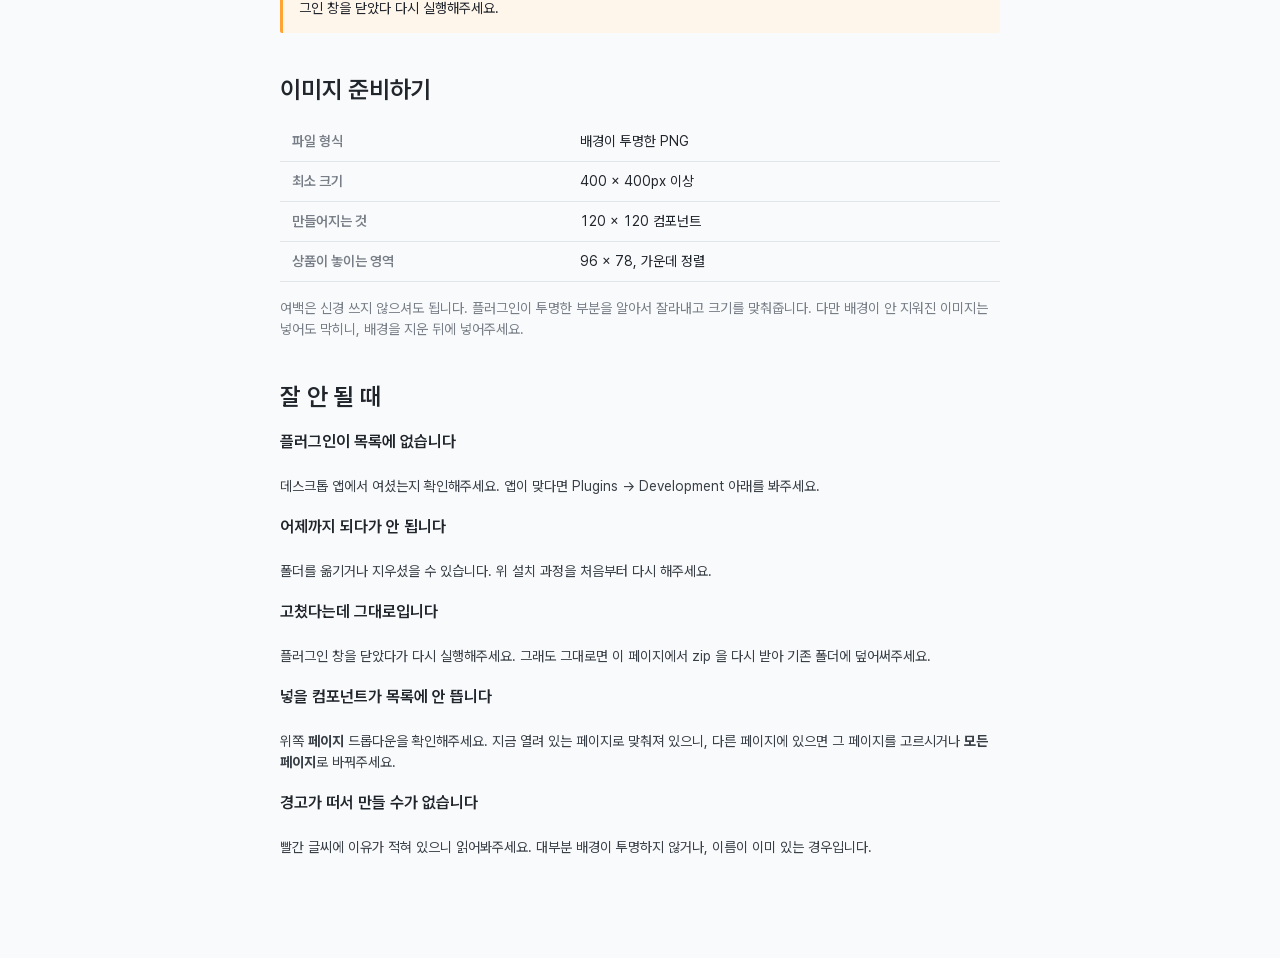
==== commit 084cc833: "설치 안내에서 플러그인을 바로 받게 배포용 zip 을 Pages 에 올리고 안내 맨 위에 받기 버튼을 단다. 슬랙에 파일을 첨부하지 않고 링크 하나만 보내면 되고, 새 버전을 내도" ====
--- a/install.html
+++ b/install.html
@@ -78,6 +78,22 @@
   .path b { font-weight: 600; color: var(--semantic-label-gray-primary); }
   .path span { color: var(--semantic-label-gray-assistive); }
 
+  .get {
+    display: flex; flex-wrap: wrap; align-items: center; gap: 14px;
+    padding: 18px; border-radius: var(--radius-2);
+    background: var(--semantic-background-elevated-normal);
+    border: 1px solid var(--semantic-border-normal);
+  }
+  .get .why { flex: 1 1 220px; min-width: 0; font-size: var(--type-detail-1-size);
+              line-height: var(--type-detail-1-lh); color: var(--semantic-label-gray-alternative); }
+  a.btn {
+    flex: none; display: inline-flex; align-items: center; justify-content: center;
+    height: 48px; padding: 0 16px; border-radius: 8px;
+    background: var(--color-blue-60); color: var(--color-common-white);
+    font-size: 18px; line-height: 24px; font-weight: 500; text-decoration: none;
+  }
+  a.btn:hover { background: var(--color-blue-40); }
+
   kbd {
     display: inline-block; padding: 1px 7px; border-radius: 4px;
     border: 1px solid var(--color-cool-neutral-80);
@@ -121,13 +137,22 @@
   </header>
 
   <section>
+    <div class="get">
+      <a class="btn" href="loungex-product-asset.zip" download>플러그인 내려받기</a>
+      <div class="why">
+        늘 최신 버전입니다. 슬랙에서 받은 오래된 파일 대신 여기서 받아주세요.
+      </div>
+    </div>
+  </section>
+
+  <section>
     <h2>먼저 확인</h2>
     <div class="note">
       <b>Figma 데스크톱 앱을 먼저 설치해주세요.</b> 브라우저에서 연 Figma로는 이 플러그인을
       쓰실 수 없습니다. 앱이 없으시면 <a href="https://www.figma.com/downloads/">figma.com/downloads</a>
       에서 받아주세요.
     </div>
-    <p>슬랙에서 받은 <b>loungex-product-asset.zip</b> 을 준비해주세요.</p>
+    <p>위에서 <b>loungex-product-asset.zip</b> 을 받아주세요.</p>
   </section>
 
   <section>
@@ -193,7 +218,7 @@
 
   <section>
     <h2>새 버전이 오면</h2>
-    <p>슬랙으로 새 zip 을 받으시면, 풀어서 <b>기존 폴더에 덮어써주세요.</b></p>
+    <p>이 페이지 맨 위에서 zip 을 다시 받아, 풀어서 <b>기존 폴더에 덮어써주세요.</b></p>
     <div class="note">
       폴더 위치만 그대로면 <b>다시 설치하지 않아도 됩니다.</b> Figma 는 실행할 때마다 그 폴더의
       파일을 새로 읽습니다. 덮어쓴 뒤 플러그인 창을 닫았다 다시 실행해주세요.
@@ -224,7 +249,7 @@
       <dd>폴더를 옮기거나 지우셨을 수 있습니다. 위 설치 과정을 처음부터 다시 해주세요.</dd>
 
       <dt>고쳤다는데 그대로입니다</dt>
-      <dd>플러그인 창을 닫았다가 다시 실행해주세요. 그래도 그대로면 새 zip 을 기존 폴더에 제대로 덮어썼는지 확인해주세요.</dd>
+      <dd>플러그인 창을 닫았다가 다시 실행해주세요. 그래도 그대로면 이 페이지에서 zip 을 다시 받아 기존 폴더에 덮어써주세요.</dd>
 
       <dt>넣을 컴포넌트가 목록에 안 뜹니다</dt>
       <dd>위쪽 <b>페이지</b> 드롭다운을 확인해주세요. 지금 열려 있는 페이지로 맞춰져 있으니, 다른 페이지에 있으면 그 페이지를 고르시거나 <b>모든 페이지</b>로 바꿔주세요.</dd>
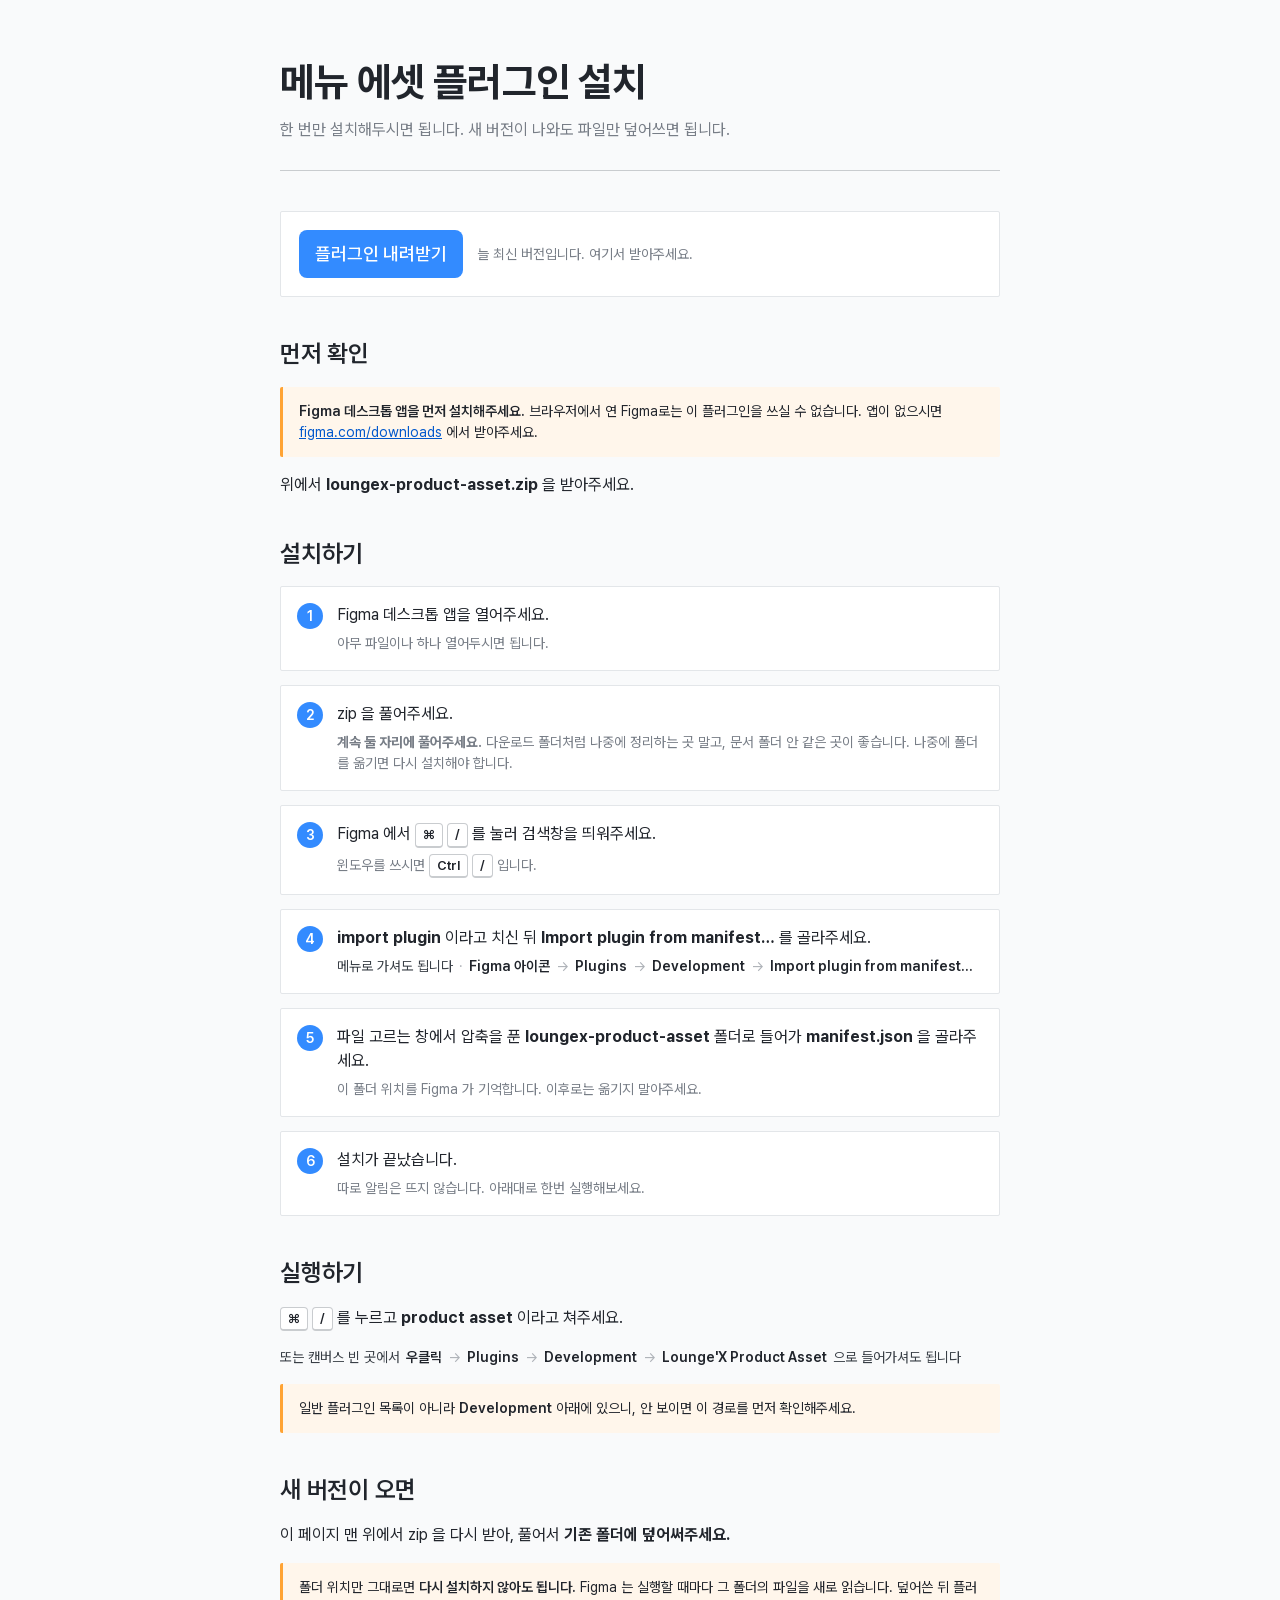
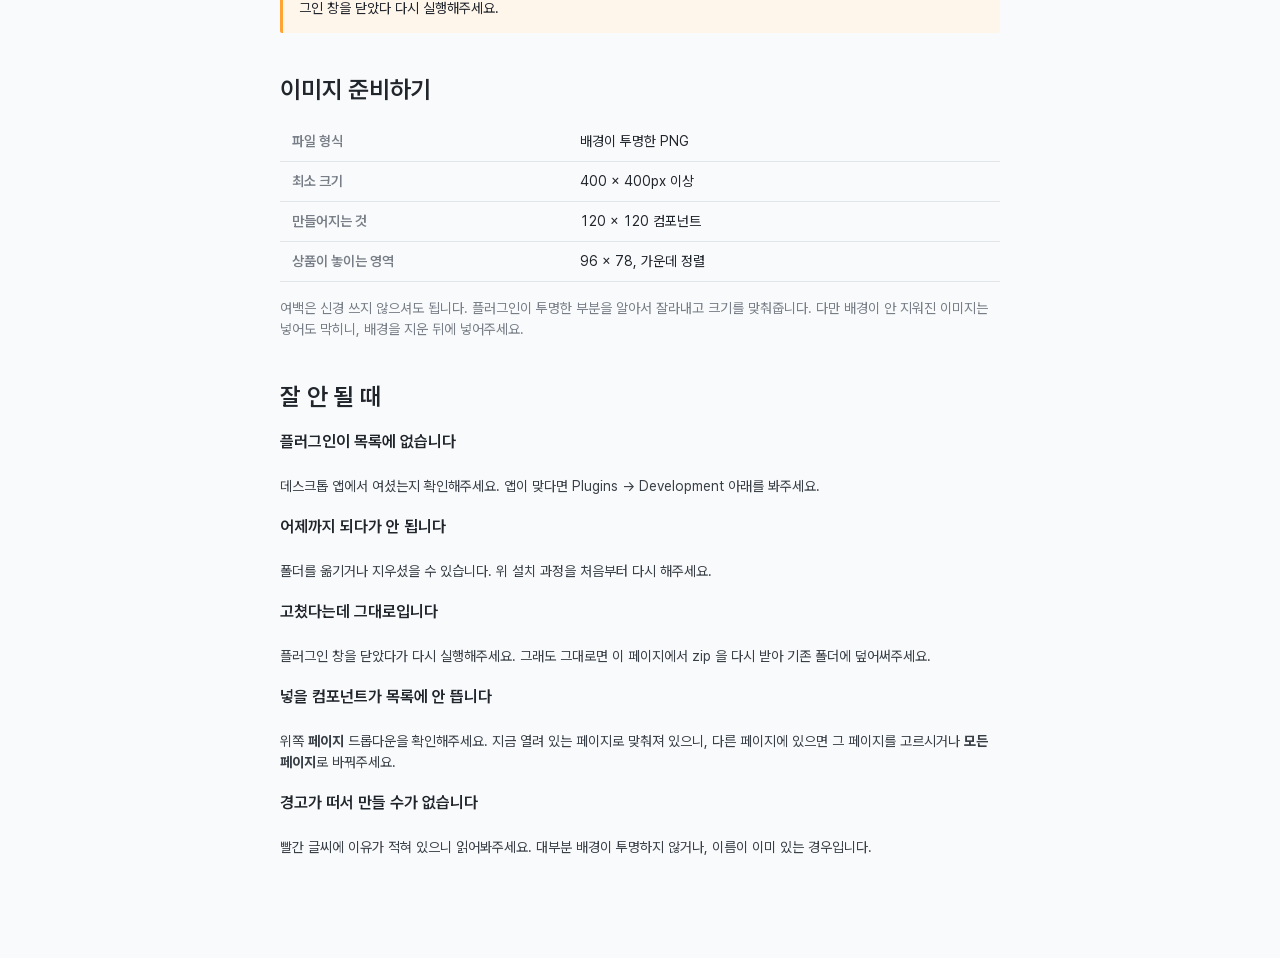
==== commit 1d441960: "받기 버튼 설명에서 슬랙 언급 제거 Co-Authored-By: Claude Opus 5 <noreply@anthropic.com>" ====
--- a/install.html
+++ b/install.html
@@ -140,7 +140,7 @@
     <div class="get">
       <a class="btn" href="loungex-product-asset.zip" download>플러그인 내려받기</a>
       <div class="why">
-        늘 최신 버전입니다. 슬랙에서 받은 오래된 파일 대신 여기서 받아주세요.
+        늘 최신 버전입니다. 여기서 받아주세요.
       </div>
     </div>
   </section>
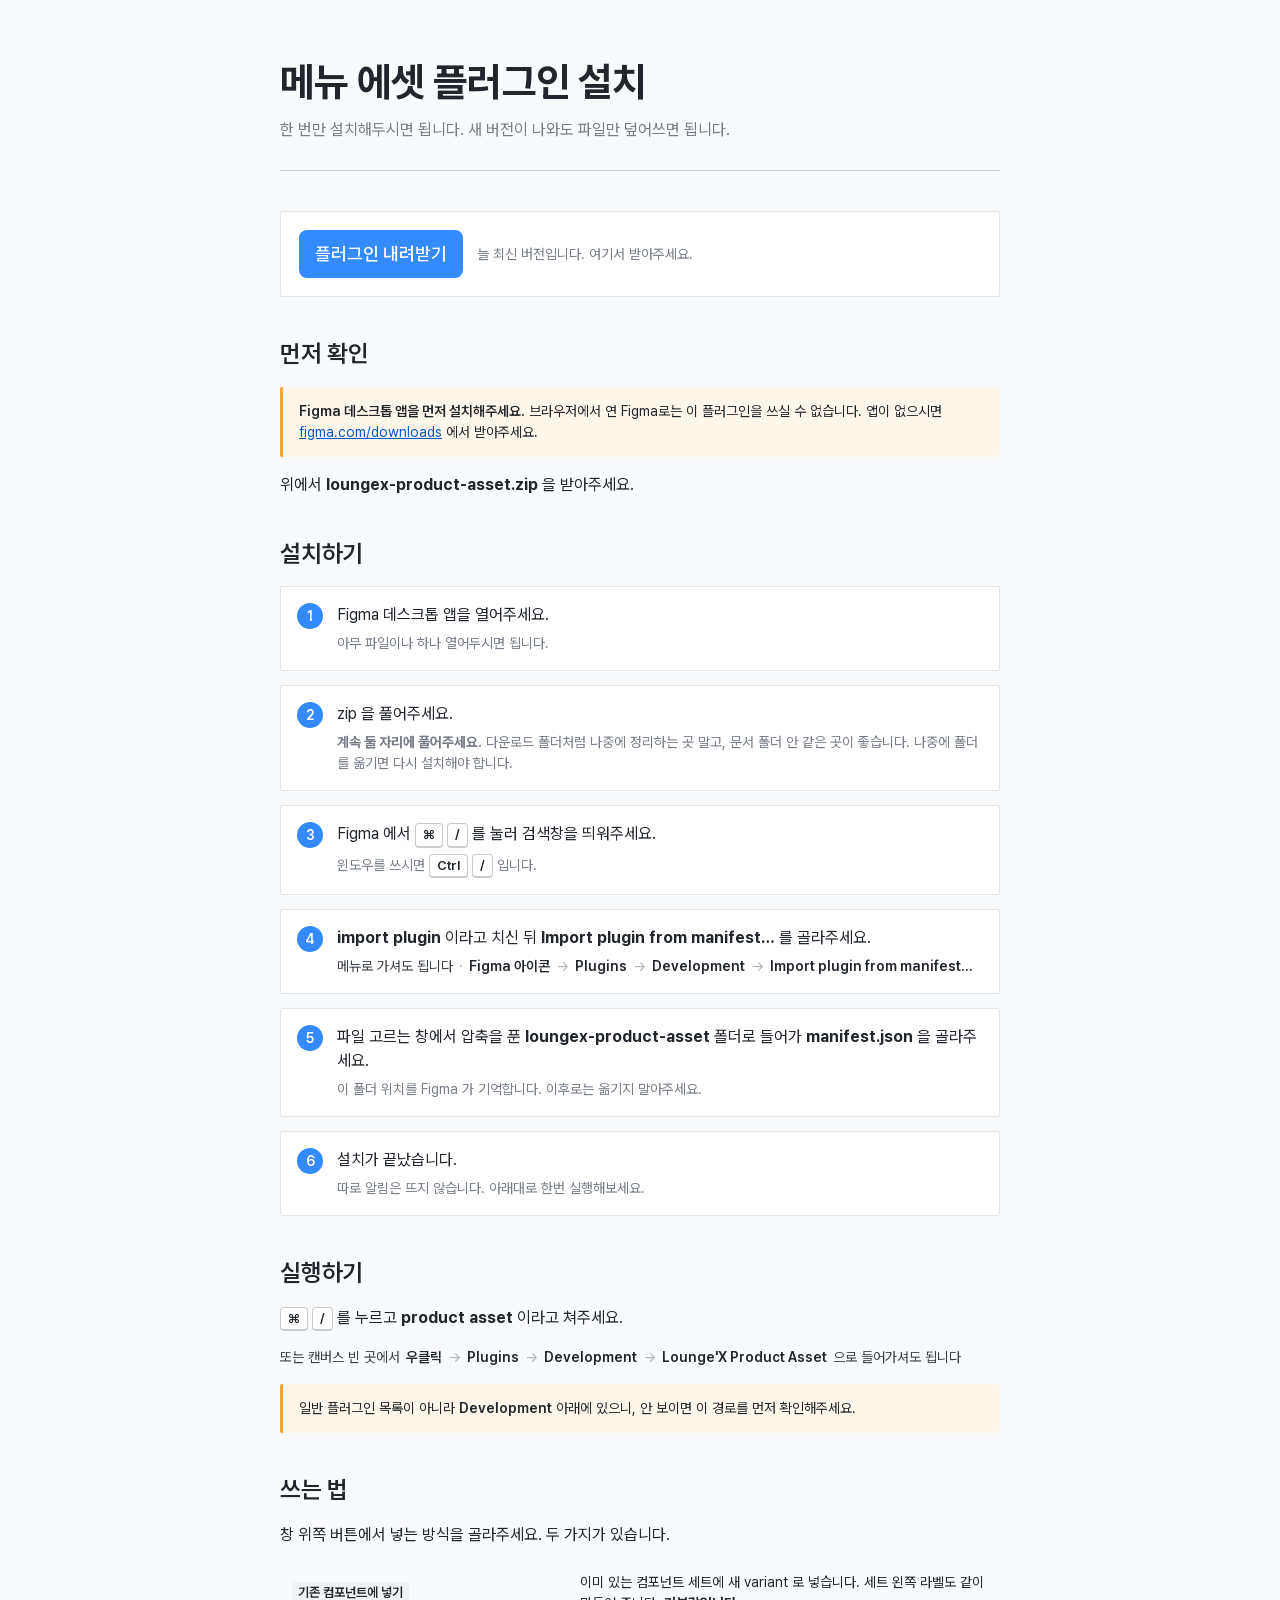
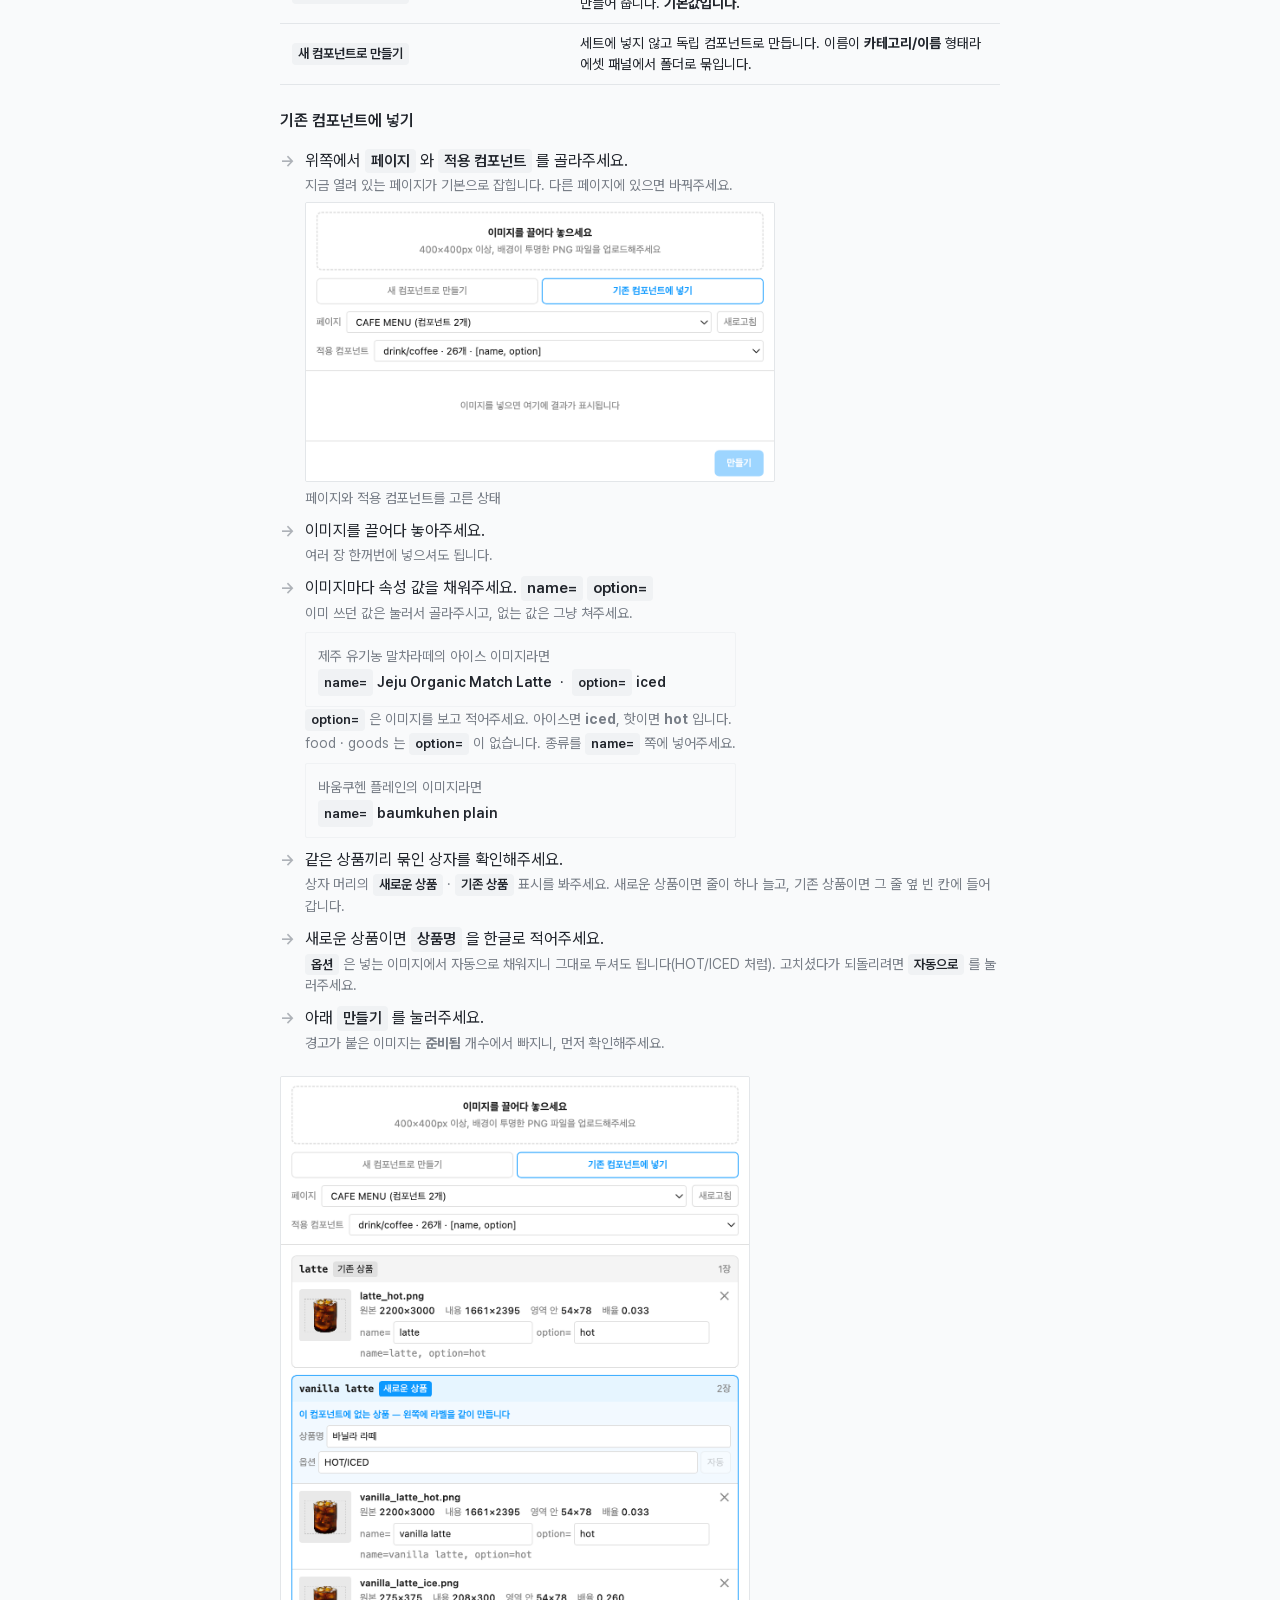
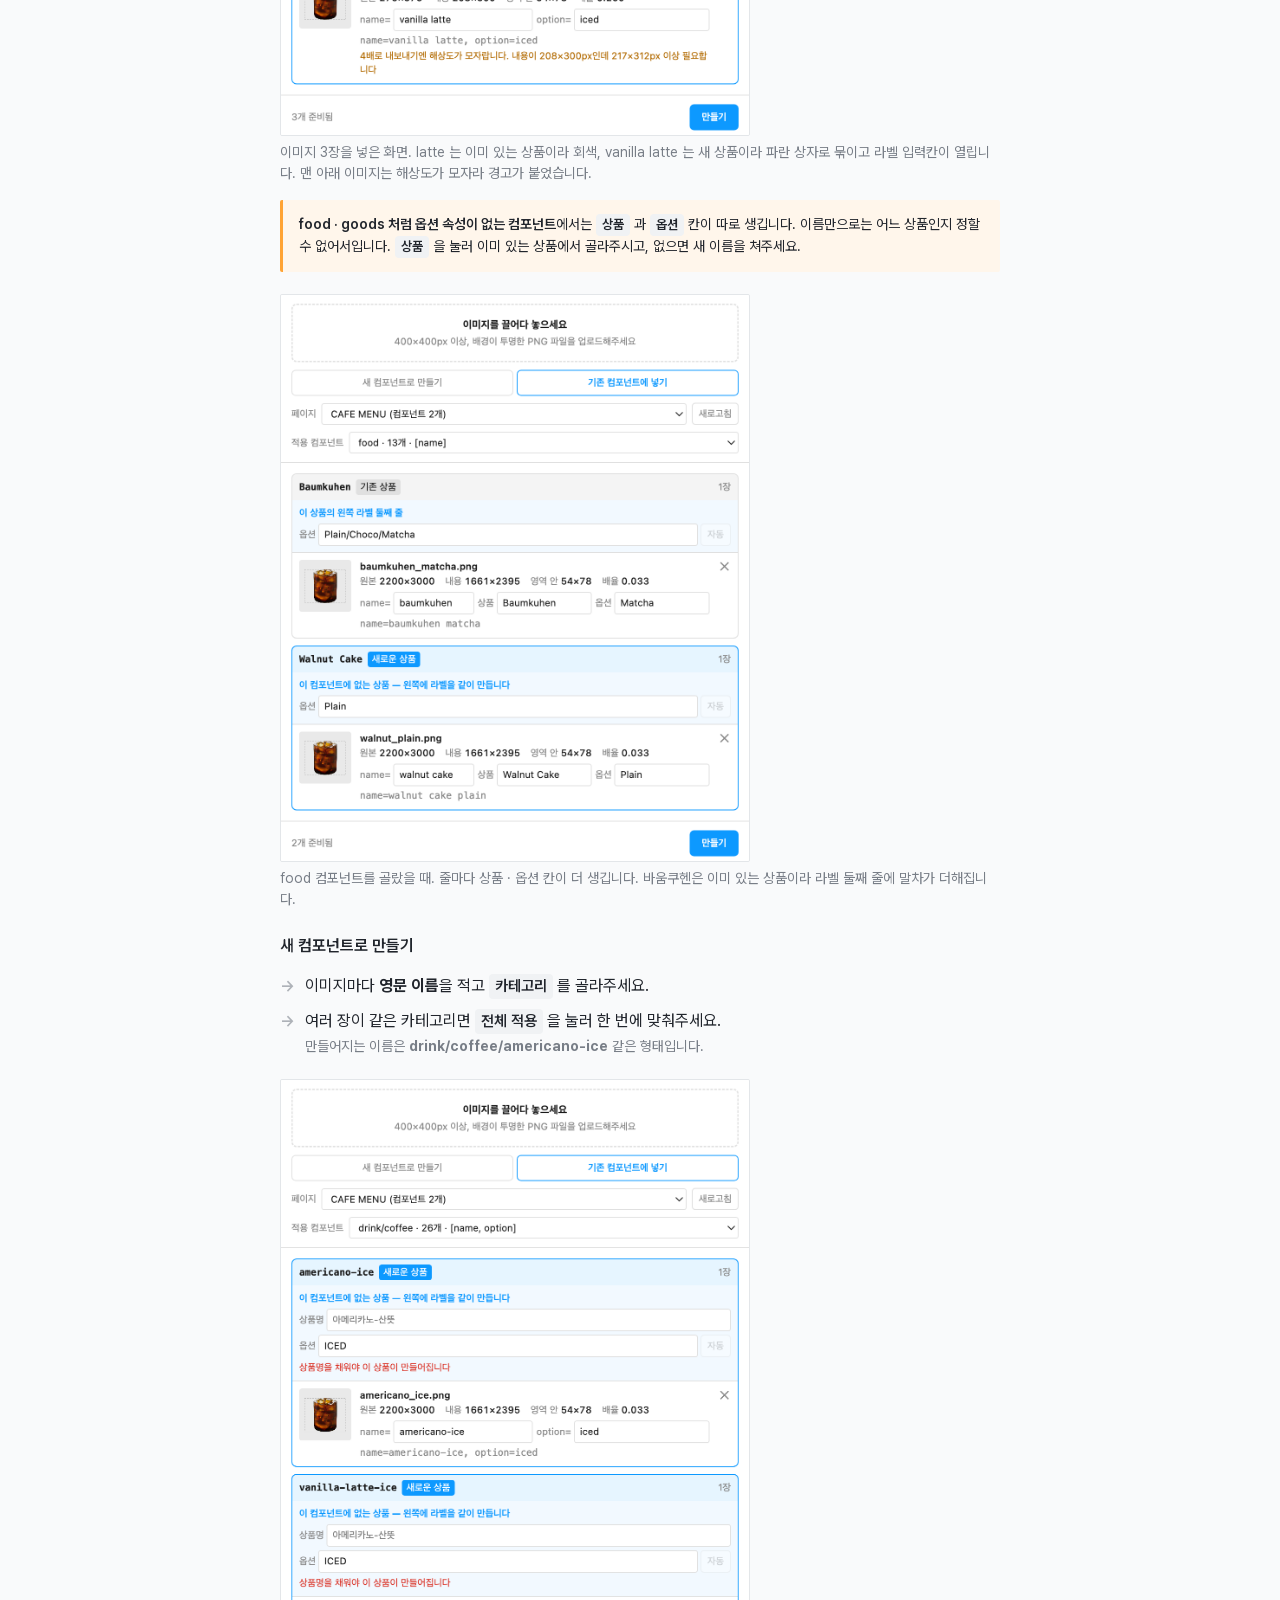
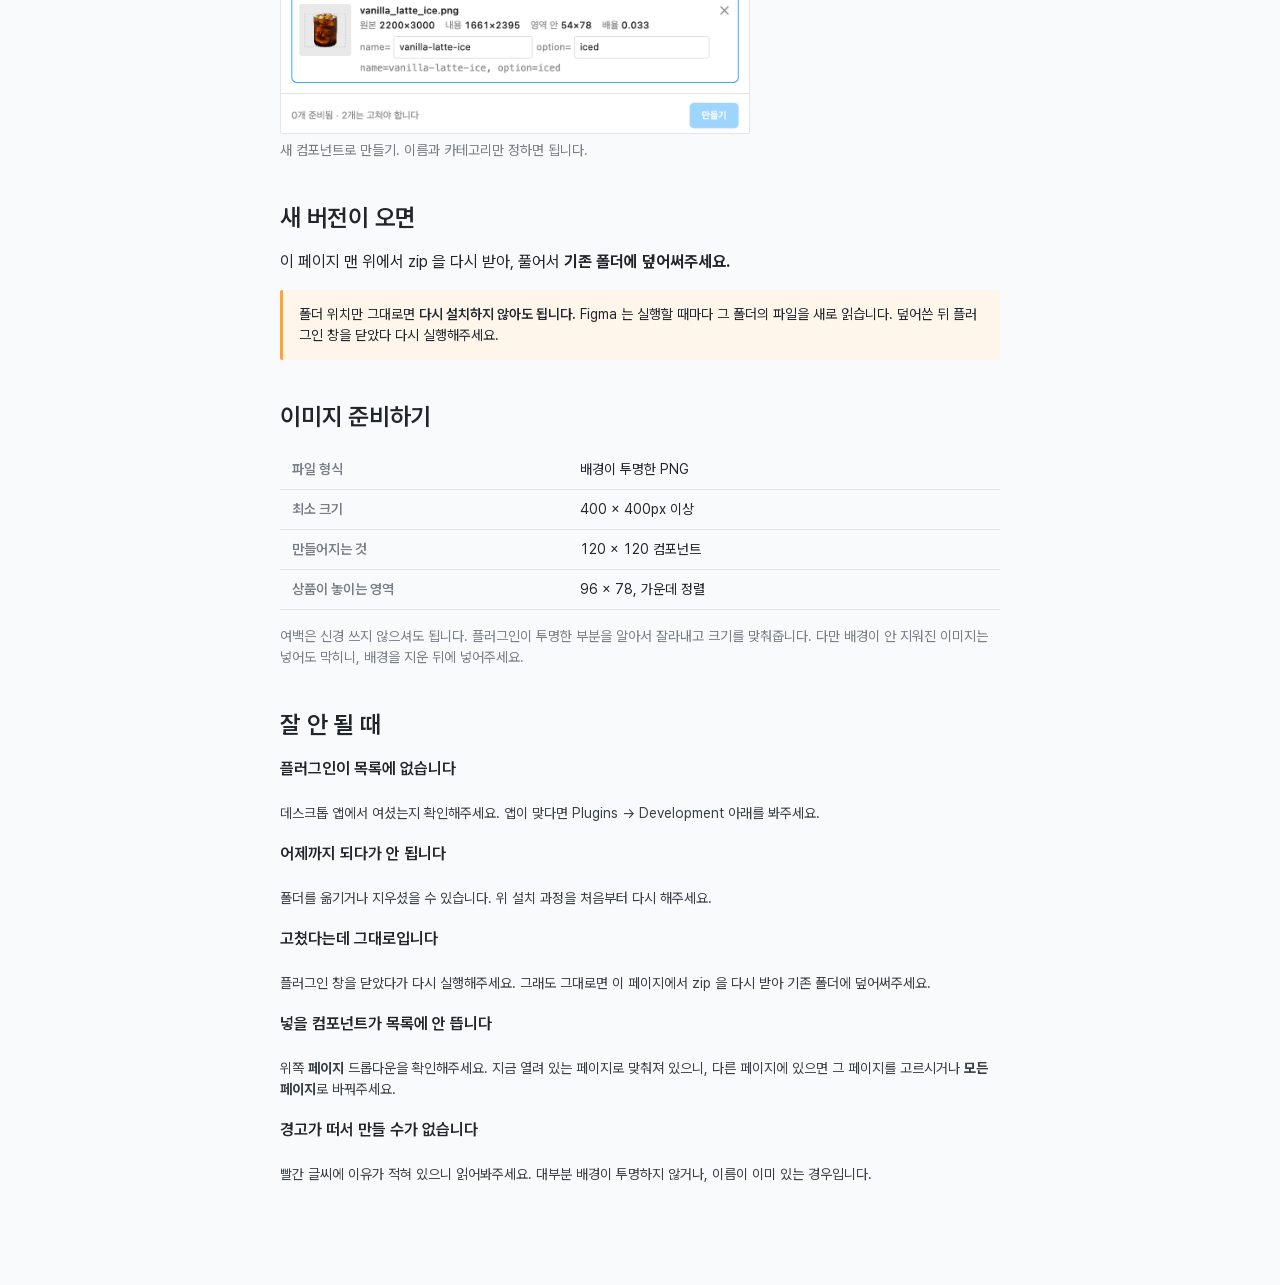
==== commit 60c7eb7b: "설치 안내에 사용법과 화면 캡처 추가 두 가지 넣는 방식, 기존 컴포넌트에 넣는 흐름, 옵션 속성이 없는 컴포넌트 (food·goods) 처리, 새 컴포넌트로 만들기를 단계로 적고" ====
--- a/install.html
+++ b/install.html
@@ -103,6 +103,45 @@
     color: var(--semantic-label-gray-primary);
   }
 
+  .ui {
+    display: inline-block; padding: 1px 6px; border-radius: 4px;
+    background: var(--semantic-components-fill-secondary);
+    color: var(--semantic-label-gray-primary);
+    font-size: 0.94em; font-weight: 600; white-space: nowrap;
+  }
+  .flow { display: flex; flex-direction: column; gap: 10px; margin: 0; padding: 0; list-style: none; }
+  .flow li {
+    display: flex; gap: 10px; align-items: baseline;
+    font-size: var(--type-body-4-size); line-height: var(--type-body-4-lh);
+  }
+  .flow li::before {
+    content: "→"; flex: none; color: var(--semantic-label-gray-assistive); font-weight: 600;
+  }
+  .sub2 {
+    margin: 2px 0 0; font-size: var(--type-detail-1-size); line-height: var(--type-detail-1-lh);
+    color: var(--semantic-label-gray-alternative);
+  }
+
+  .eg {
+    margin-top: 8px; padding: 10px 12px; border-radius: var(--radius-2);
+    background: var(--semantic-components-fill-primary);
+    border: 1px solid var(--semantic-border-alternative);
+    font-size: var(--type-detail-1-size); line-height: 1.9;
+  }
+  .eg .t { color: var(--semantic-label-gray-alternative); }
+  .eg .v { font-weight: 600; color: var(--semantic-label-gray-primary); }
+
+  figure.shot { margin: 6px 0 0; display: flex; flex-direction: column; gap: 6px; }
+  figure.shot img {
+    display: block; width: 100%; max-width: 470px;
+    border: 1px solid var(--semantic-border-normal);
+    border-radius: var(--radius-2);
+  }
+  figure.shot figcaption {
+    font-size: var(--type-detail-1-size); line-height: var(--type-detail-1-lh);
+    color: var(--semantic-label-gray-alternative);
+  }
+
   .note {
     padding: 14px 16px; border-radius: var(--radius-2);
     border-left: 3px solid var(--color-orange-60);
@@ -214,6 +253,129 @@
       일반 플러그인 목록이 아니라 <b>Development</b> 아래에 있으니, 안 보이면 이 경로를 먼저
       확인해주세요.
     </div>
+  </section>
+
+  <section>
+    <h2>쓰는 법</h2>
+
+    <p>창 위쪽 버튼에서 넣는 방식을 골라주세요. 두 가지가 있습니다.</p>
+
+    <table>
+      <tr>
+        <th><span class="ui">기존 컴포넌트에 넣기</span></th>
+        <td>이미 있는 컴포넌트 세트에 새 variant 로 넣습니다. 세트 왼쪽 라벨도 같이 만들어 줍니다. <b>기본값입니다.</b></td>
+      </tr>
+      <tr>
+        <th><span class="ui">새 컴포넌트로 만들기</span></th>
+        <td>세트에 넣지 않고 독립 컴포넌트로 만듭니다. 이름이 <b>카테고리/이름</b> 형태라 에셋 패널에서 폴더로 묶입니다.</td>
+      </tr>
+    </table>
+
+    <h3 style="margin:8px 0 0;font-size:var(--type-body-4-size);font-weight:600">기존 컴포넌트에 넣기</h3>
+
+    <ul class="flow">
+      <li>
+        <div>
+          위쪽에서 <span class="ui">페이지</span> 와 <span class="ui">적용 컴포넌트</span> 를 골라주세요.
+          <div class="sub2">지금 열려 있는 페이지가 기본으로 잡힙니다. 다른 페이지에 있으면 바꿔주세요.</div>
+      <figure class="shot">
+        <img src="img/1-select.png" alt="페이지와 적용 컴포넌트를 고른 상태">
+        <figcaption>페이지와 적용 컴포넌트를 고른 상태</figcaption>
+      </figure>
+        </div>
+      </li>
+      <li>
+        <div>
+          이미지를 끌어다 놓아주세요.
+          <div class="sub2">여러 장 한꺼번에 넣으셔도 됩니다.</div>
+        </div>
+      </li>
+      <li>
+        <div>
+          이미지마다 속성 값을 채워주세요. <span class="ui">name=</span> <span class="ui">option=</span>
+          <div class="sub2">이미 쓰던 값은 눌러서 골라주시고, 없는 값은 그냥 쳐주세요.</div>
+
+          <div class="eg">
+            <div class="t">제주 유기농 말차라떼의 아이스 이미지라면</div>
+            <div>
+              <span class="ui">name=</span> <span class="v">Jeju Organic Match Latte</span>
+              &nbsp;·&nbsp;
+              <span class="ui">option=</span> <span class="v">iced</span>
+            </div>
+          </div>
+
+          <div class="sub2">
+            <span class="ui">option=</span> 은 이미지를 보고 적어주세요.
+            아이스면 <b>iced</b>, 핫이면 <b>hot</b> 입니다.
+          </div>
+          <div class="sub2">
+            food · goods 는 <span class="ui">option=</span> 이 없습니다.
+            종류를 <span class="ui">name=</span> 쪽에 넣어주세요.
+          </div>
+
+          <div class="eg">
+            <div class="t">바움쿠헨 플레인의 이미지라면</div>
+            <div>
+              <span class="ui">name=</span> <span class="v">baumkuhen plain</span>
+            </div>
+          </div>
+        </div>
+      </li>
+      <li>
+        <div>
+          같은 상품끼리 묶인 상자를 확인해주세요.
+          <div class="sub2">상자 머리의 <span class="ui">새로운 상품</span> · <span class="ui">기존 상품</span> 표시를 봐주세요.
+          새로운 상품이면 줄이 하나 늘고, 기존 상품이면 그 줄 옆 빈 칸에 들어갑니다.</div>
+        </div>
+      </li>
+      <li>
+        <div>
+          새로운 상품이면 <span class="ui">상품명</span> 을 한글로 적어주세요.
+          <div class="sub2"><span class="ui">옵션</span> 은 넣는 이미지에서 자동으로 채워지니 그대로 두셔도 됩니다(HOT/ICED 처럼).
+          고치셨다가 되돌리려면 <span class="ui">자동으로</span> 를 눌러주세요.</div>
+        </div>
+      </li>
+      <li>
+        <div>
+          아래 <span class="ui">만들기</span> 를 눌러주세요.
+          <div class="sub2">경고가 붙은 이미지는 <b>준비됨</b> 개수에서 빠지니, 먼저 확인해주세요.</div>
+        </div>
+      </li>
+    </ul>
+
+      <figure class="shot">
+        <img src="img/2-fill.png" alt="이미지 3장을 넣은 화면. latte 는 이미 있는 상품이라 회색, vanilla latte 는 새 상품이라 파란 상자로 묶이고 라벨 입력칸이 열립니다. 맨 아래 이미지는 해상도가 모자라 경고가 붙었습니다.">
+        <figcaption>이미지 3장을 넣은 화면. latte 는 이미 있는 상품이라 회색, vanilla latte 는 새 상품이라 파란 상자로 묶이고 라벨 입력칸이 열립니다. 맨 아래 이미지는 해상도가 모자라 경고가 붙었습니다.</figcaption>
+      </figure>
+
+    <div class="note">
+      <b>food · goods 처럼 옵션 속성이 없는 컴포넌트</b>에서는 <span class="ui">상품</span> 과
+      <span class="ui">옵션</span> 칸이 따로 생깁니다. 이름만으로는 어느 상품인지 정할 수 없어서입니다.
+      <span class="ui">상품</span> 을 눌러 이미 있는 상품에서 골라주시고, 없으면 새 이름을 쳐주세요.
+    </div>
+
+      <figure class="shot">
+        <img src="img/3-food.png" alt="food 컴포넌트를 골랐을 때. 줄마다 상품 · 옵션 칸이 더 생깁니다. 바움쿠헨은 이미 있는 상품이라 라벨 둘째 줄에 말차가 더해집니다.">
+        <figcaption>food 컴포넌트를 골랐을 때. 줄마다 상품 · 옵션 칸이 더 생깁니다. 바움쿠헨은 이미 있는 상품이라 라벨 둘째 줄에 말차가 더해집니다.</figcaption>
+      </figure>
+
+
+    <h3 style="margin:8px 0 0;font-size:var(--type-body-4-size);font-weight:600">새 컴포넌트로 만들기</h3>
+
+    <ul class="flow">
+      <li><div>이미지마다 <b>영문 이름</b>을 적고 <span class="ui">카테고리</span> 를 골라주세요.</div></li>
+      <li>
+        <div>
+          여러 장이 같은 카테고리면 <span class="ui">전체 적용</span> 을 눌러 한 번에 맞춰주세요.
+          <div class="sub2">만들어지는 이름은 <b>drink/coffee/americano-ice</b> 같은 형태입니다.</div>
+        </div>
+      </li>
+    </ul>
+
+      <figure class="shot">
+        <img src="img/4-new.png" alt="새 컴포넌트로 만들기. 이름과 카테고리만 정하면 됩니다.">
+        <figcaption>새 컴포넌트로 만들기. 이름과 카테고리만 정하면 됩니다.</figcaption>
+      </figure>
   </section>
 
   <section>
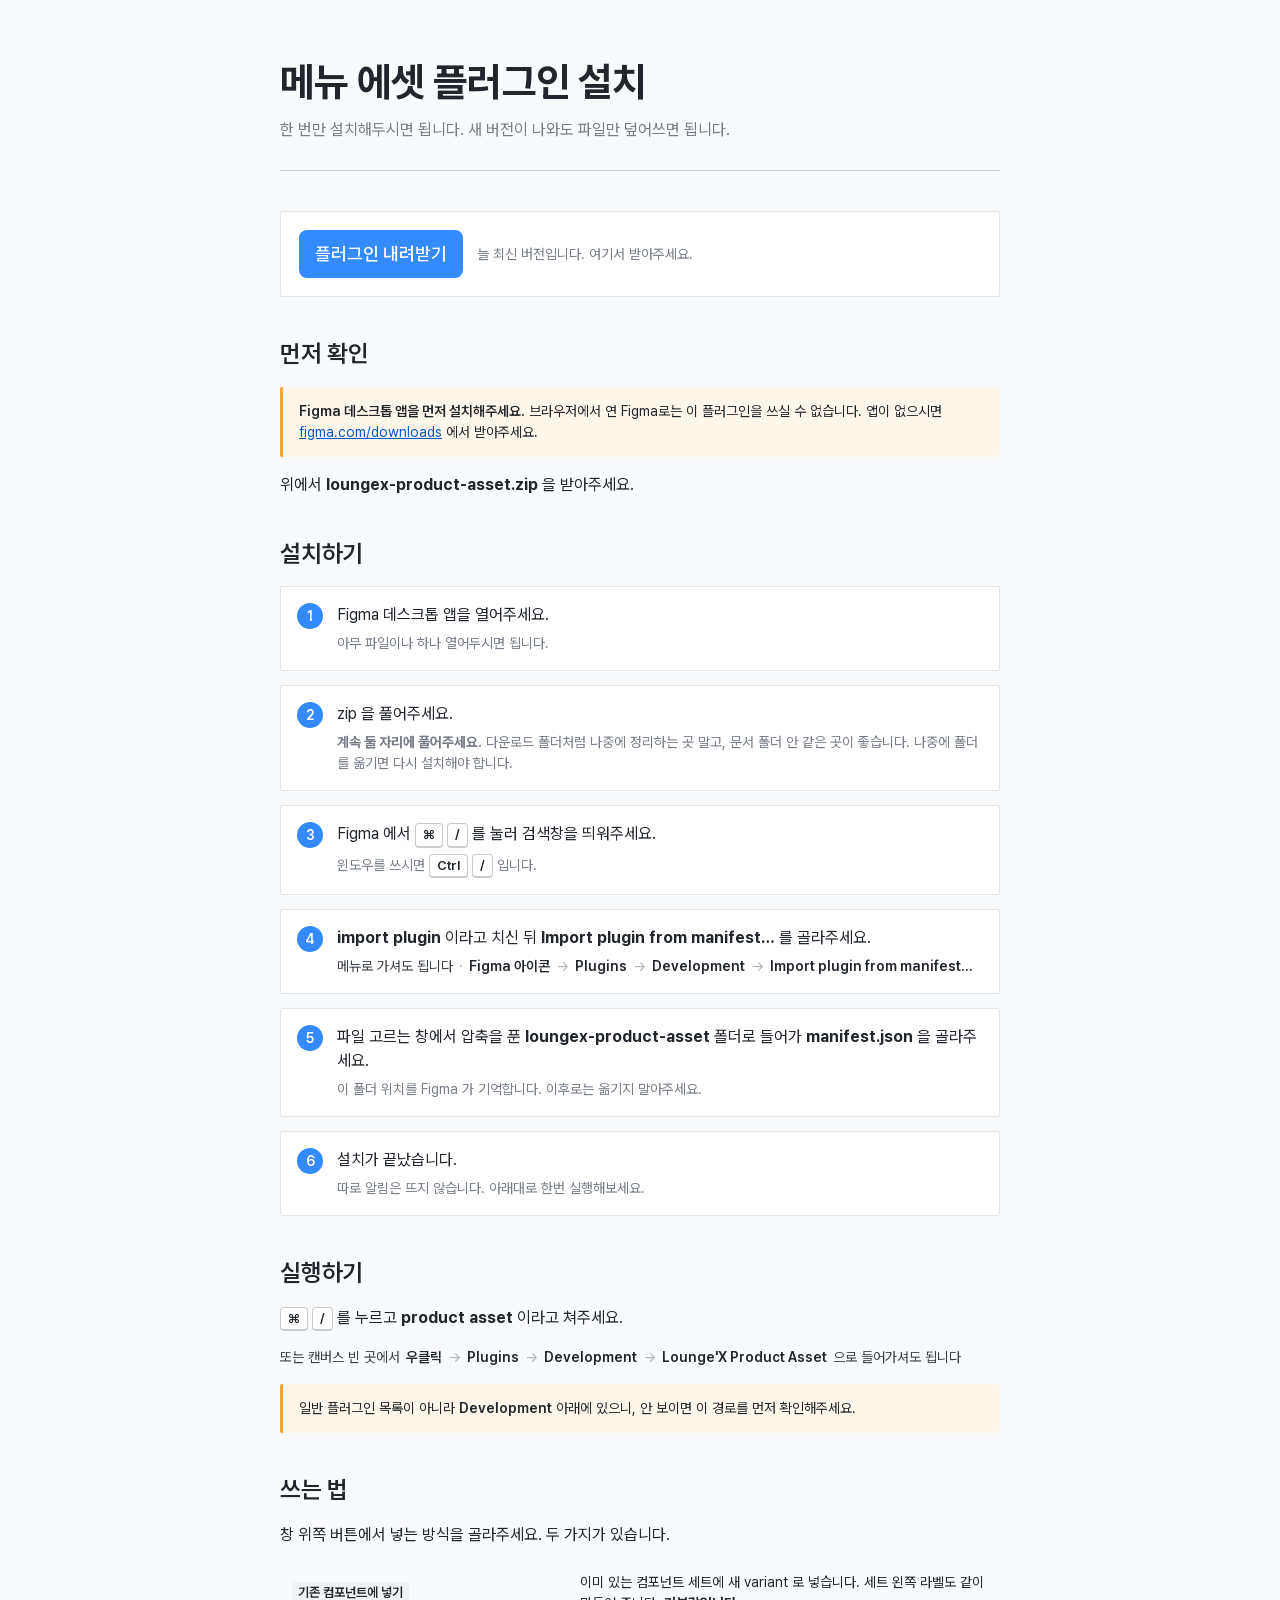
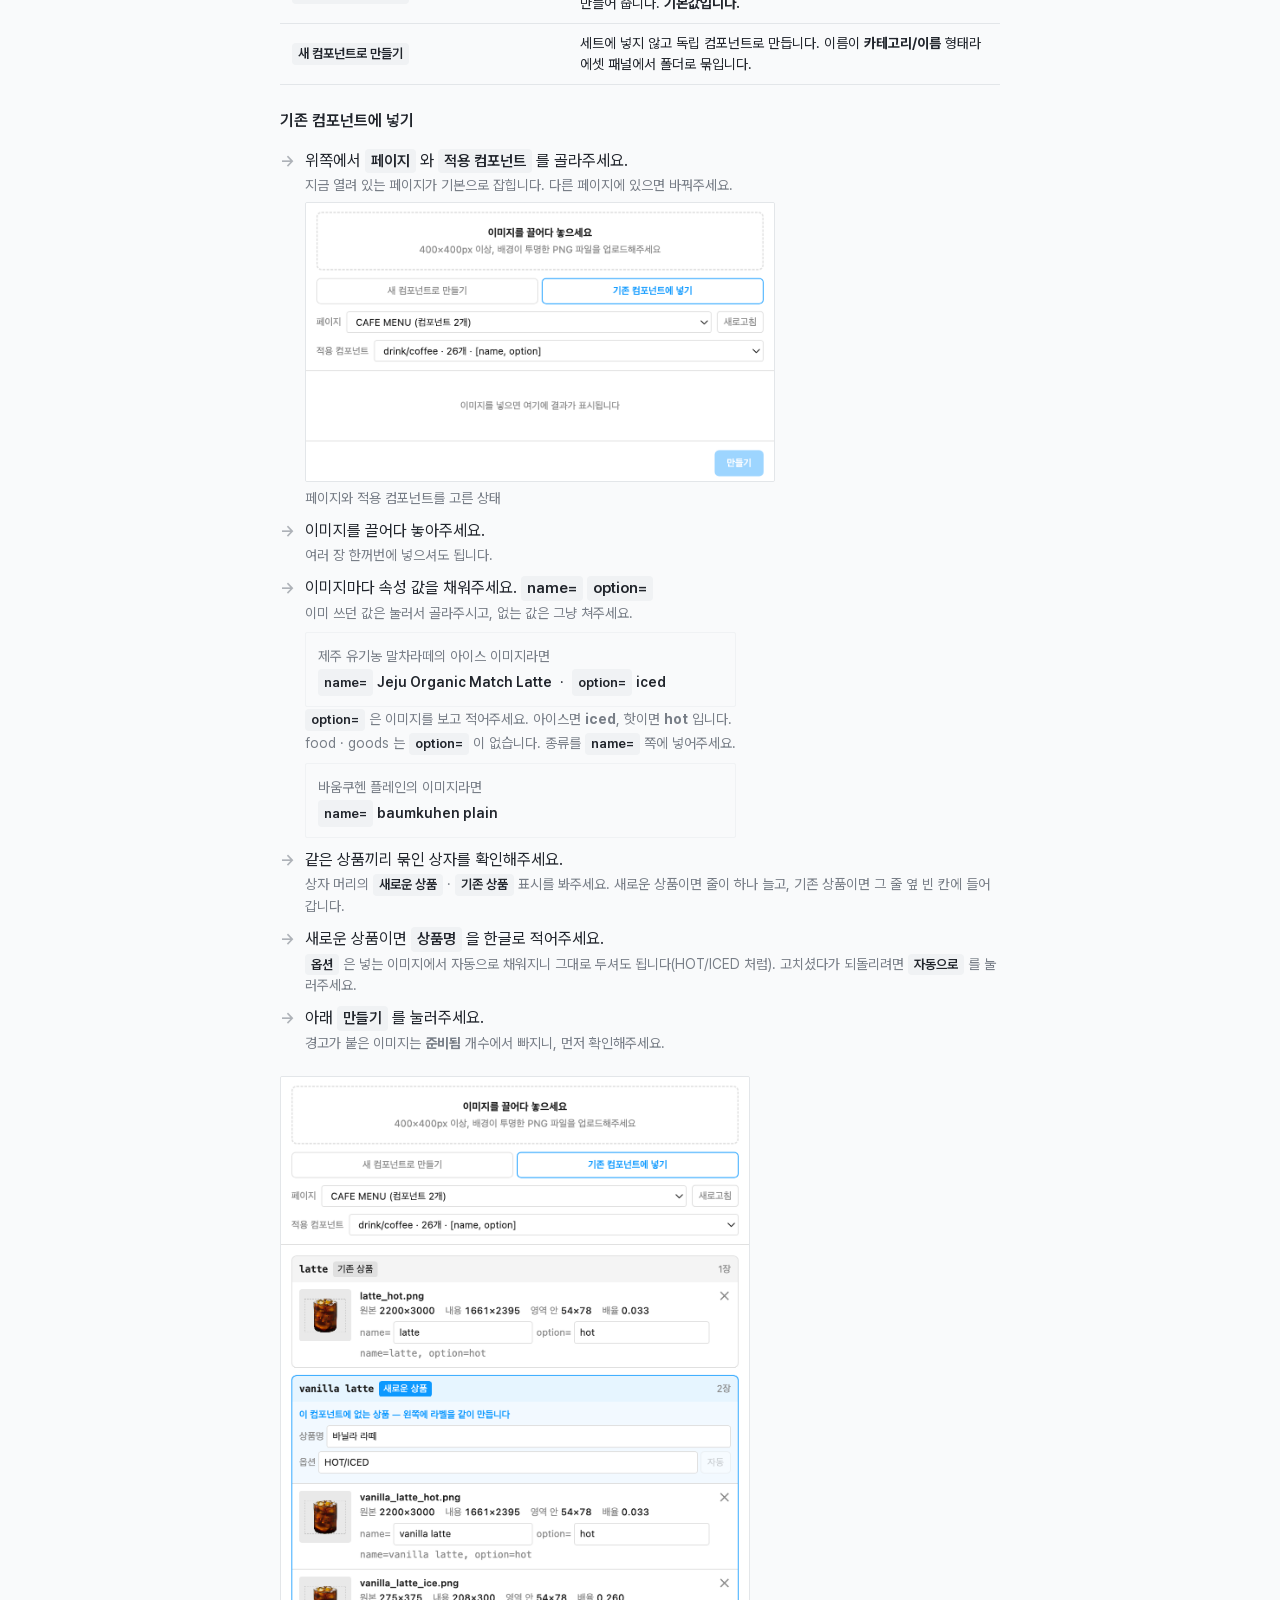
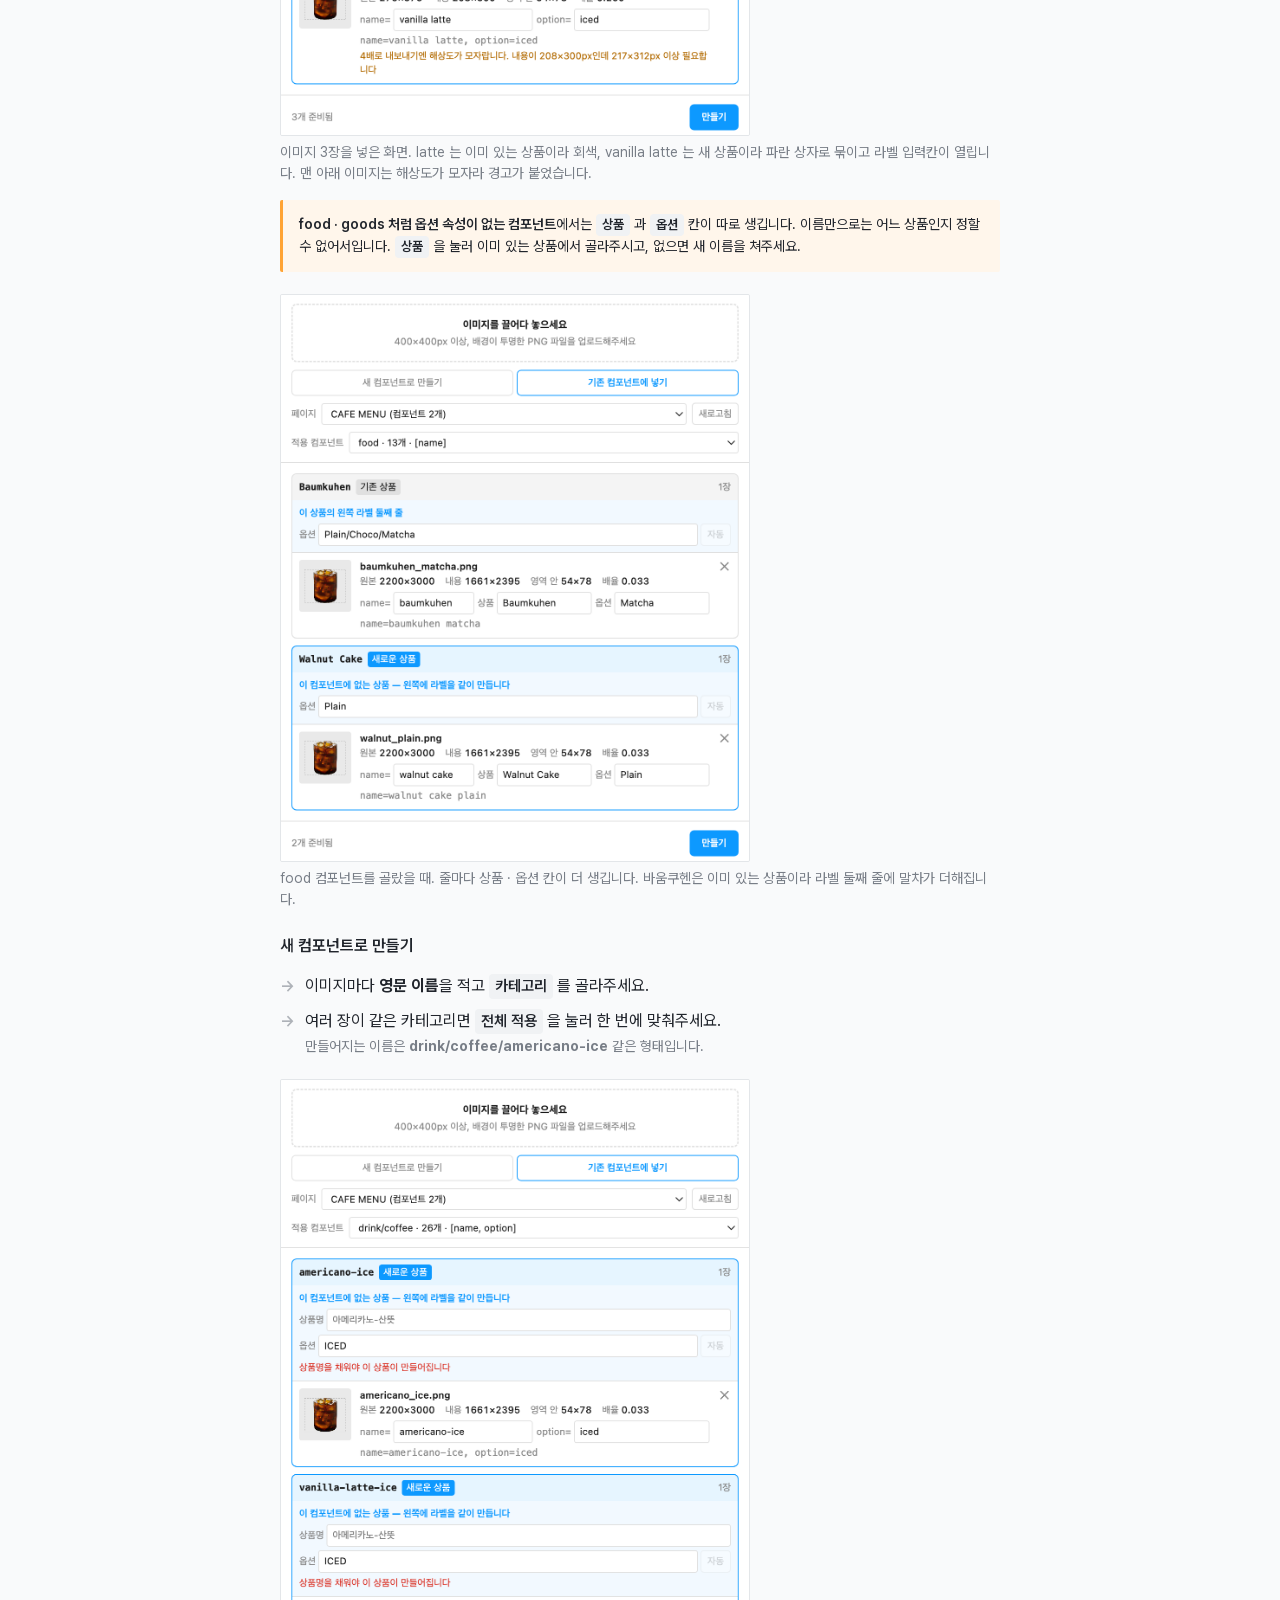
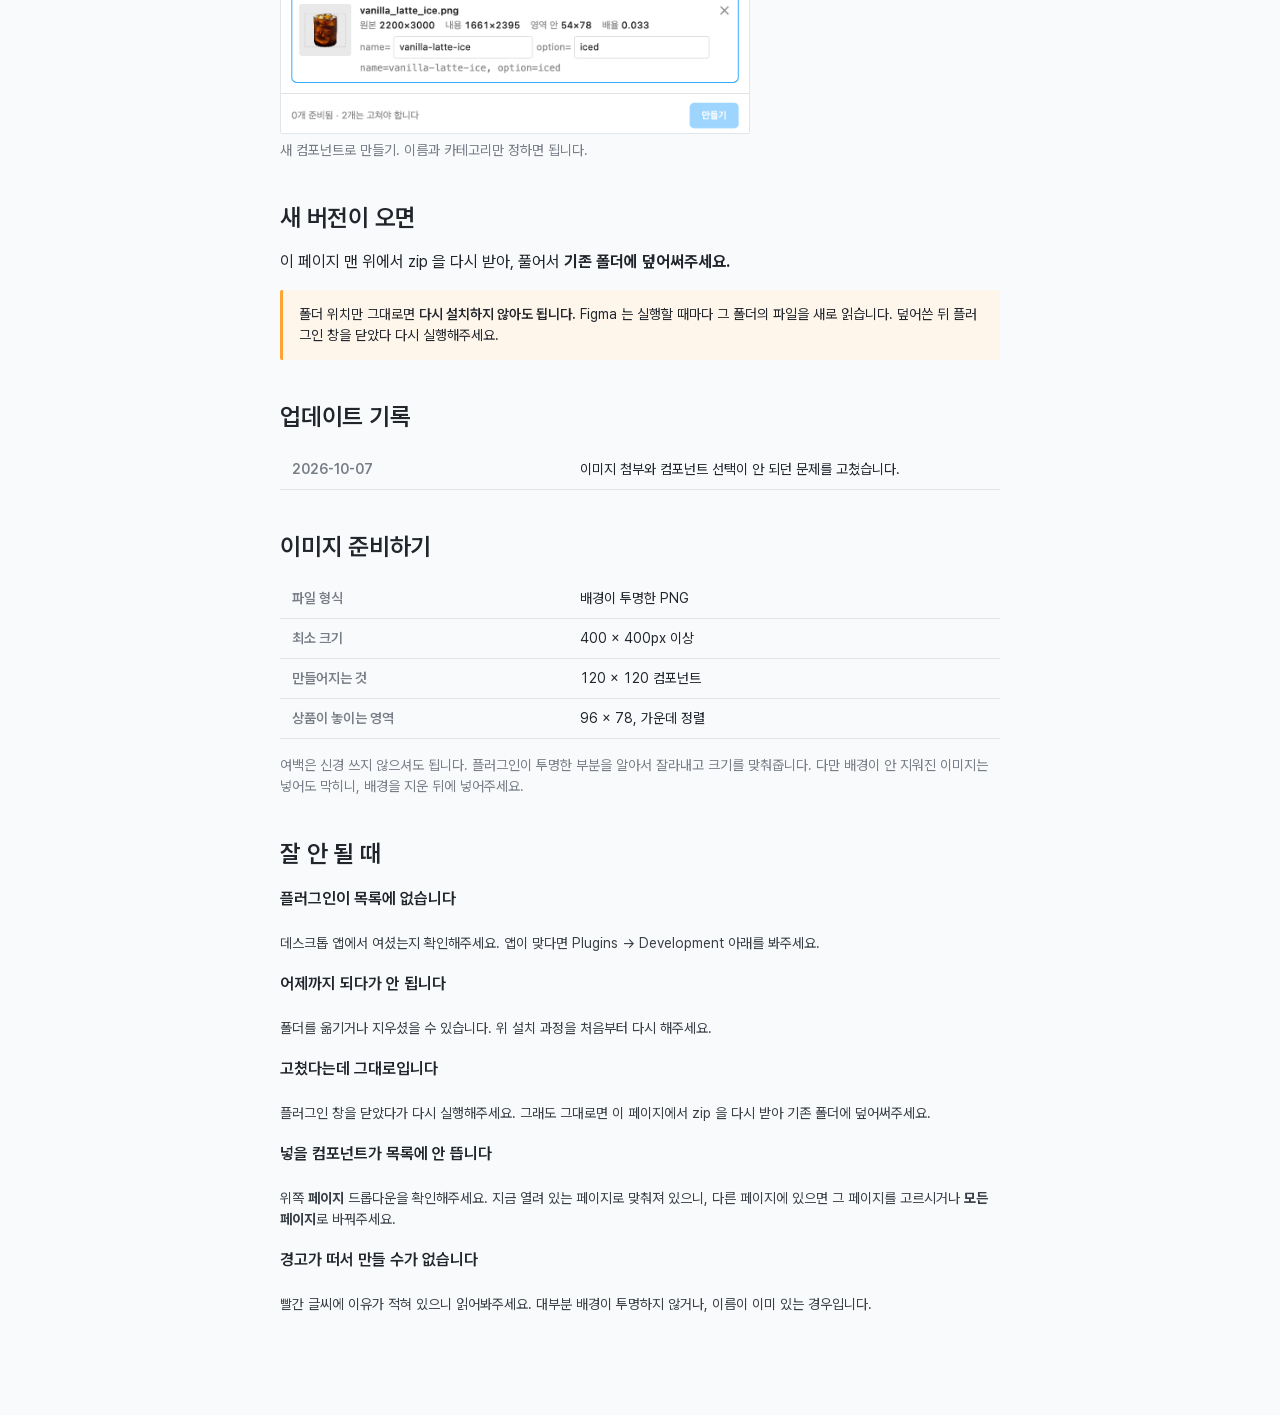
==== commit 639dfa6c: "설치 안내에 업데이트 기록 추가 Co-Authored-By: Claude Sonnet 5.5 <noreply@anthropic.com>" ====
--- a/install.html
+++ b/install.html
@@ -385,6 +385,13 @@
       폴더 위치만 그대로면 <b>다시 설치하지 않아도 됩니다.</b> Figma 는 실행할 때마다 그 폴더의
       파일을 새로 읽습니다. 덮어쓴 뒤 플러그인 창을 닫았다 다시 실행해주세요.
     </div>
+  </section>
+
+  <section>
+    <h2>업데이트 기록</h2>
+    <table>
+      <tr><th>2026-10-07</th><td>이미지 첨부와 컴포넌트 선택이 안 되던 문제를 고쳤습니다.</td></tr>
+    </table>
   </section>
 
   <section>
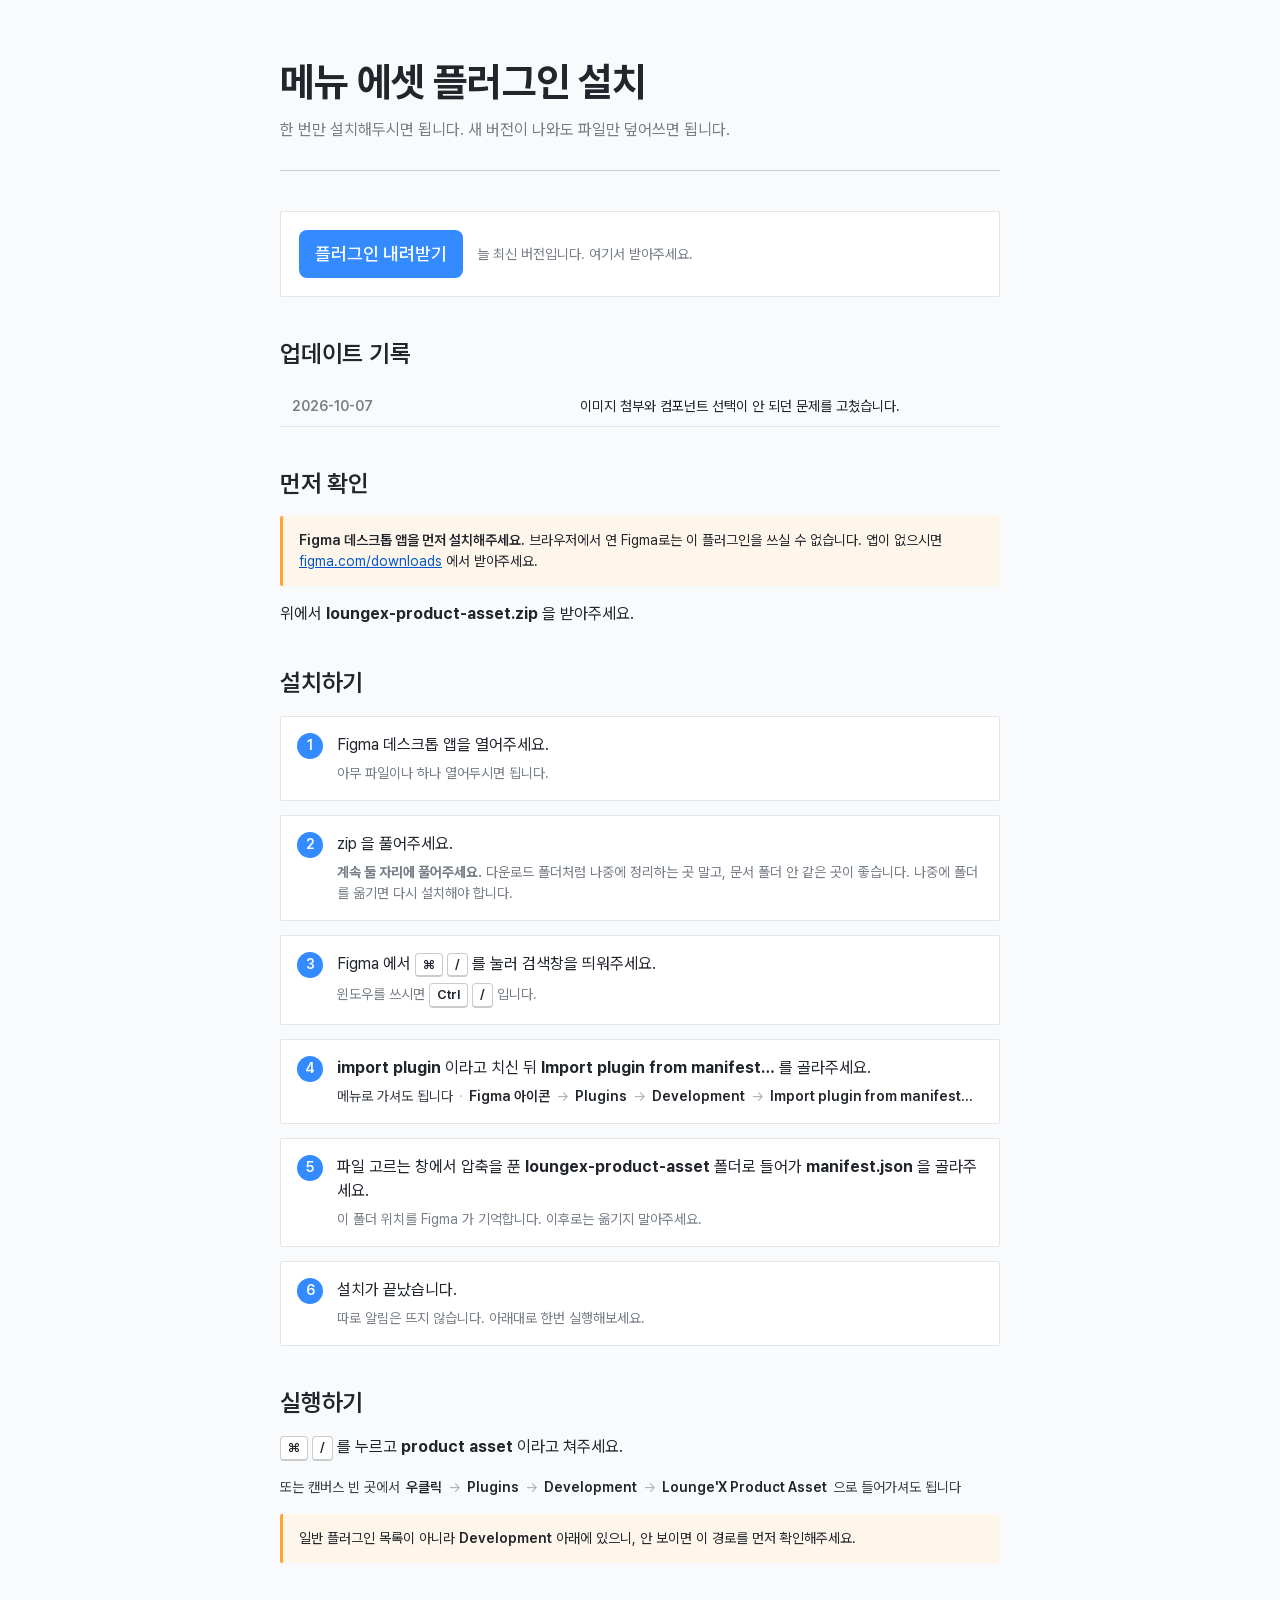
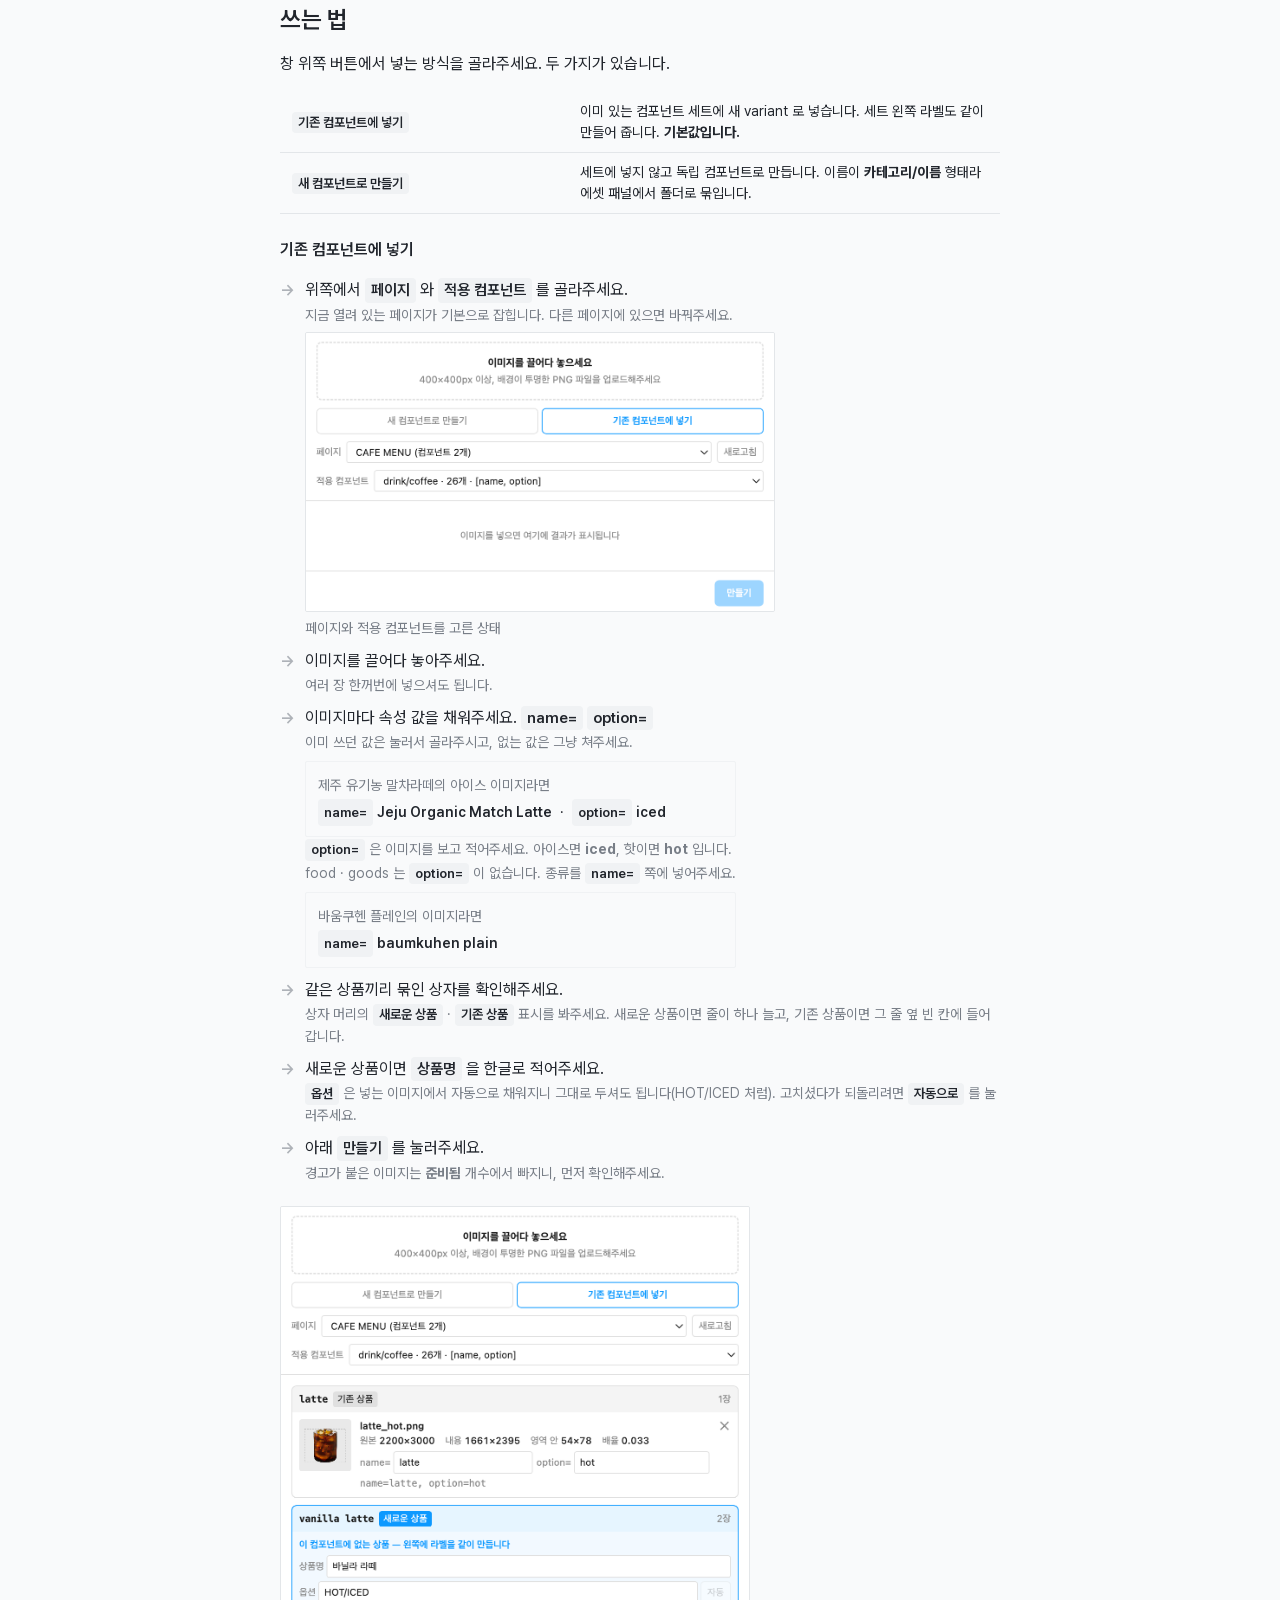
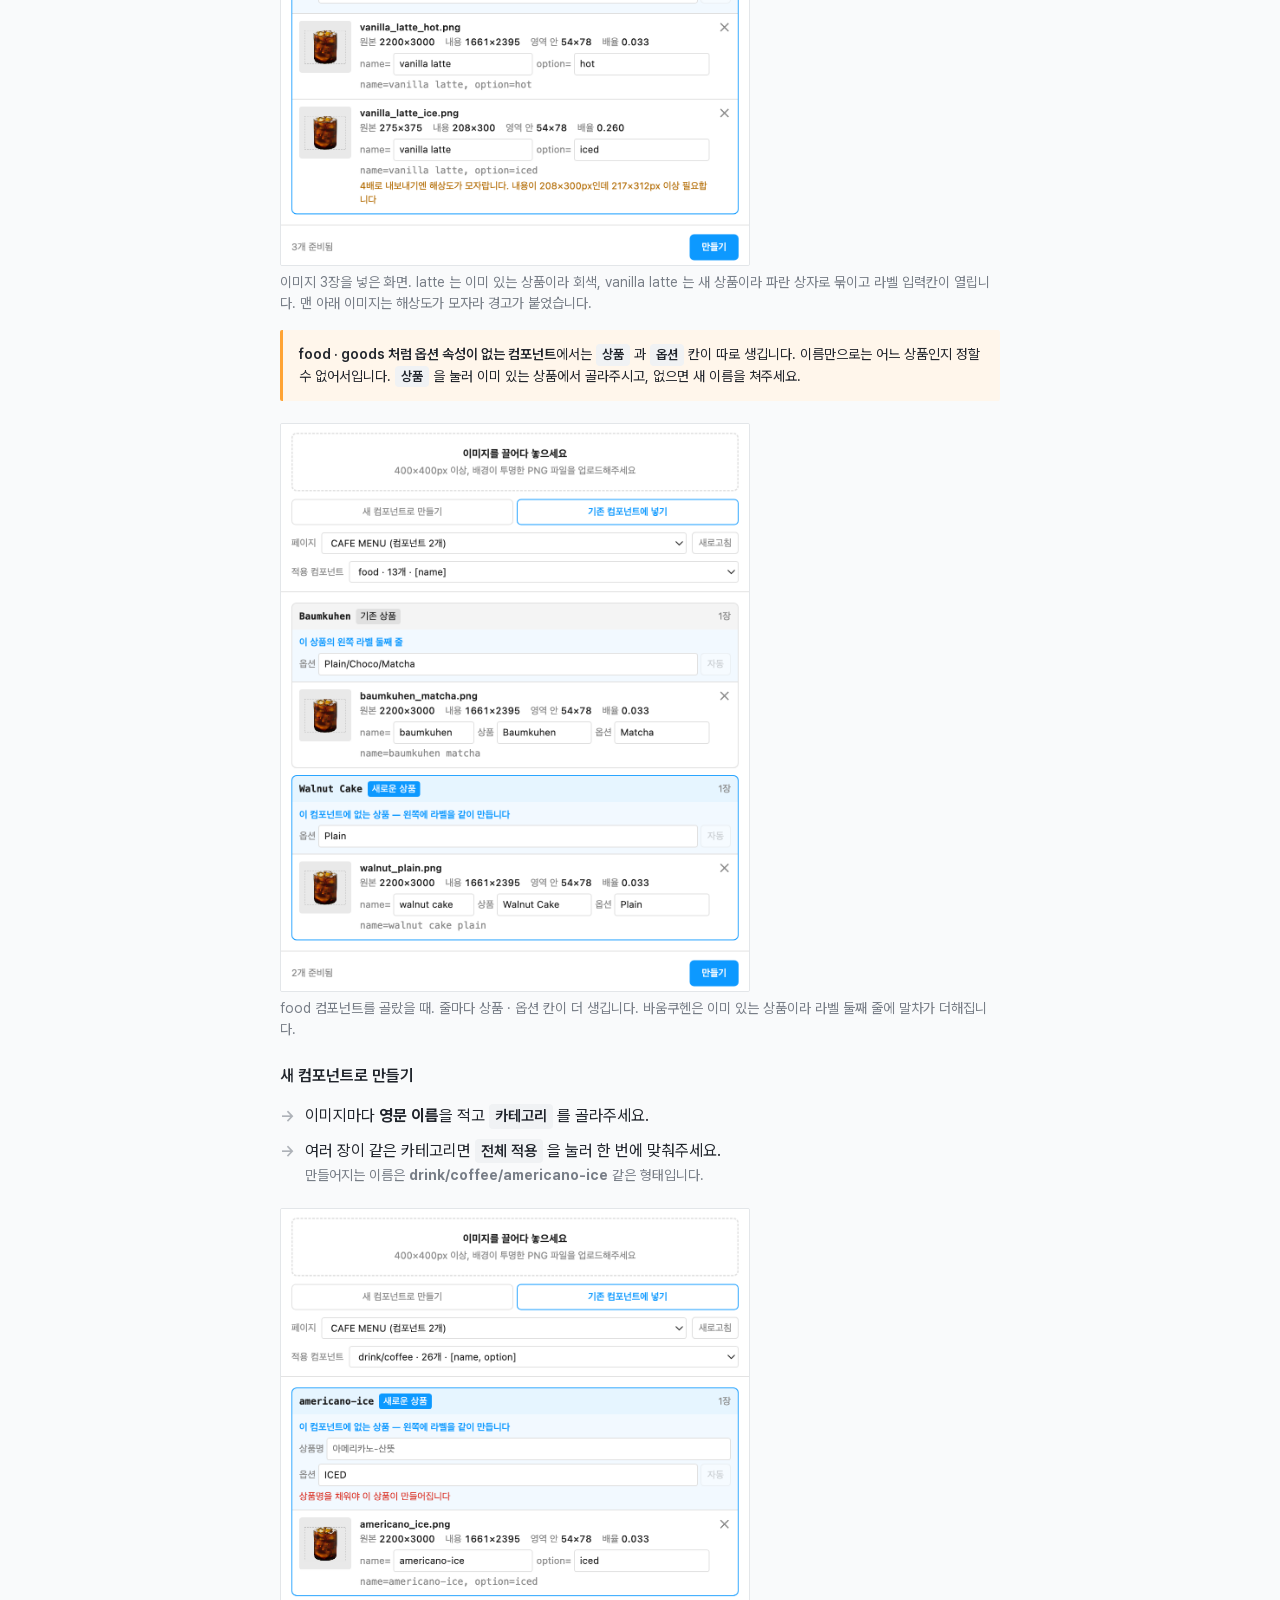
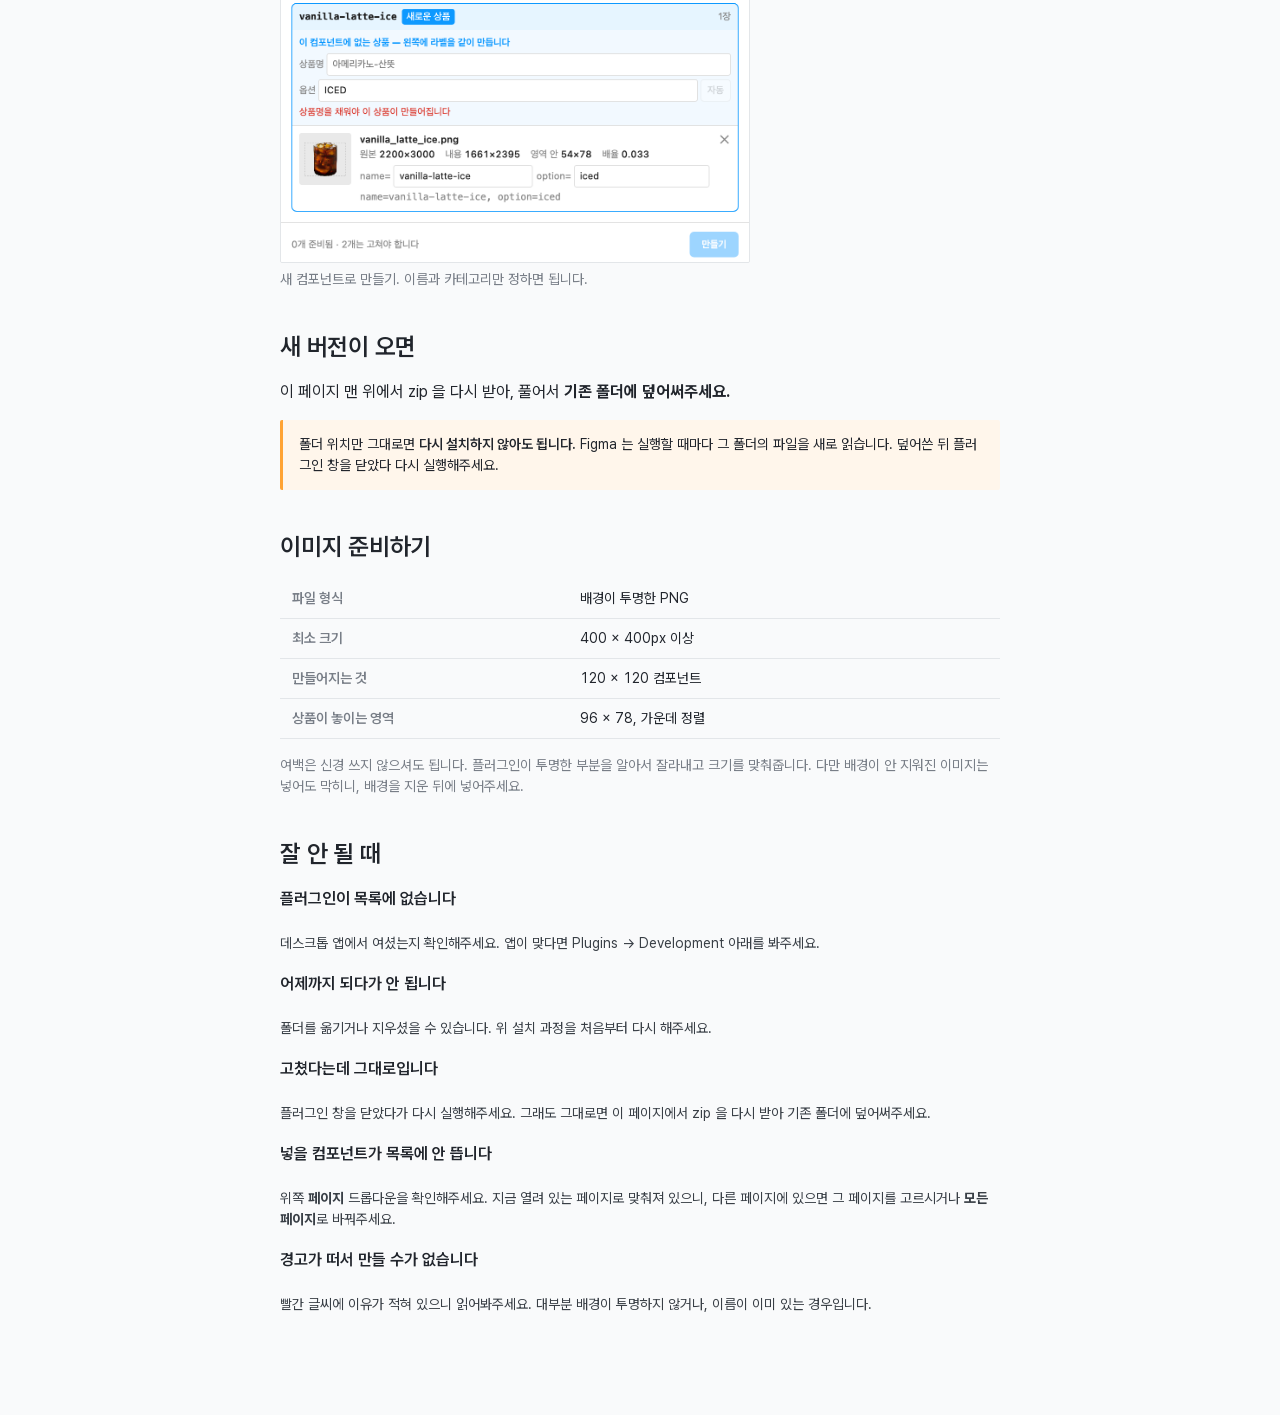
==== commit 38b4765b: "업데이트 기록을 설치 안내 상단으로 이동 Co-Authored-By: Claude Sonnet 5.5 <noreply@anthropic.com>" ====
--- a/install.html
+++ b/install.html
@@ -182,6 +182,13 @@
         늘 최신 버전입니다. 여기서 받아주세요.
       </div>
     </div>
+  </section>
+
+  <section>
+    <h2>업데이트 기록</h2>
+    <table>
+      <tr><th>2026-10-07</th><td>이미지 첨부와 컴포넌트 선택이 안 되던 문제를 고쳤습니다.</td></tr>
+    </table>
   </section>
 
   <section>
@@ -385,13 +392,6 @@
       폴더 위치만 그대로면 <b>다시 설치하지 않아도 됩니다.</b> Figma 는 실행할 때마다 그 폴더의
       파일을 새로 읽습니다. 덮어쓴 뒤 플러그인 창을 닫았다 다시 실행해주세요.
     </div>
-  </section>
-
-  <section>
-    <h2>업데이트 기록</h2>
-    <table>
-      <tr><th>2026-10-07</th><td>이미지 첨부와 컴포넌트 선택이 안 되던 문제를 고쳤습니다.</td></tr>
-    </table>
   </section>
 
   <section>
